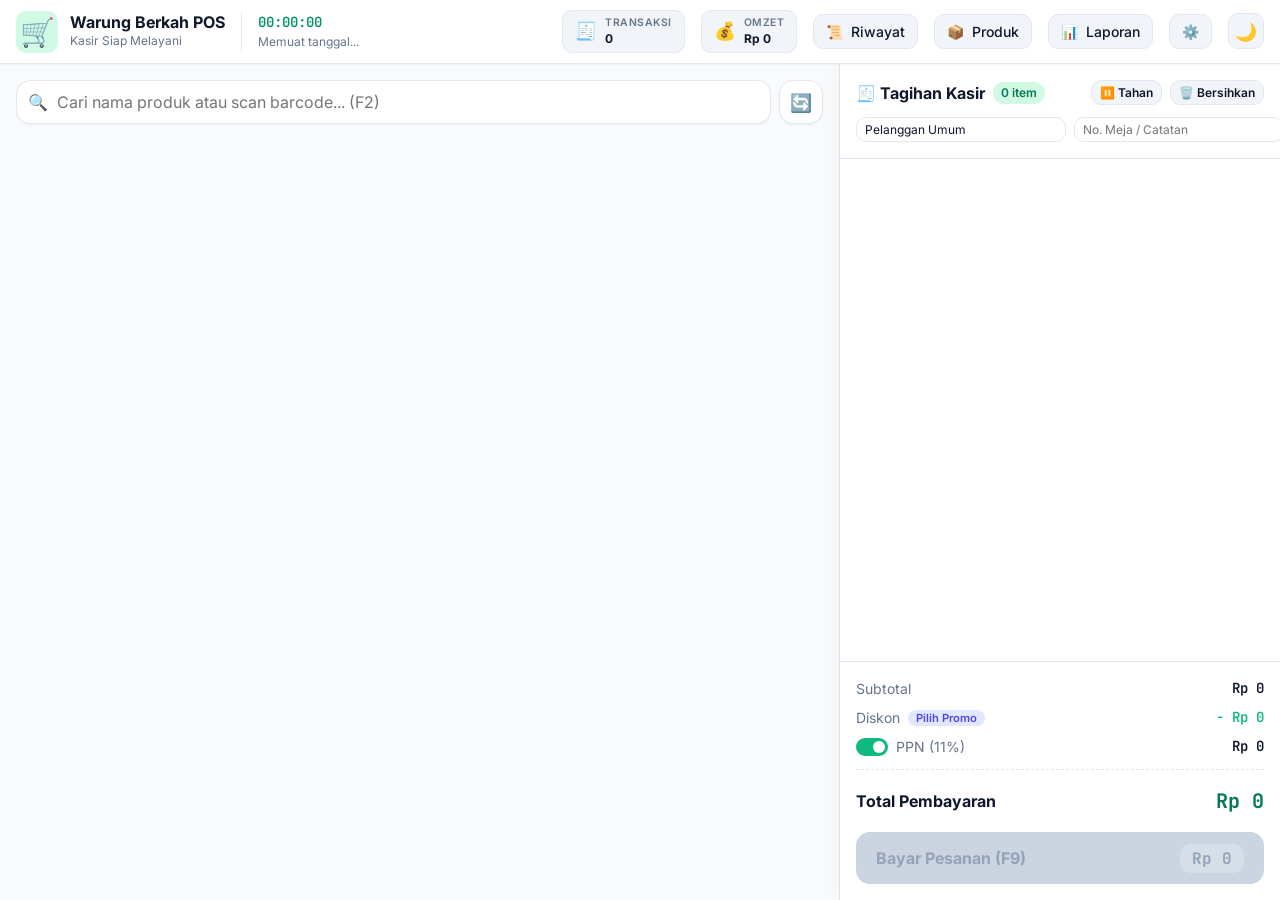
==== index.html @ 33dabe5c "feat(history): scaffold sales history modal markup in index.html" ====
<!DOCTYPE html>
<html lang="id">
<head>
  <meta charset="UTF-8">
  <meta name="viewport" content="width=device-width, initial-scale=1.0">
  <title>Kasir Pintar POS - Point of Sale Modern</title>

  <!-- Google Fonts -->
  <link rel="preconnect" href="https://fonts.googleapis.com">
  <link rel="preconnect" href="https://fonts.gstatic.com" crossorigin>
  <link href="https://fonts.googleapis.com/css2?family=Inter:wght@400;500;600;700&family=JetBrains+Mono:wght@400;500&display=swap" rel="stylesheet">

  <!-- Modular Stylesheets -->
  <link rel="stylesheet" href="css/variables.css">
  <link rel="stylesheet" href="css/base.css">
  <link rel="stylesheet" href="css/layout.css">
  <link rel="stylesheet" href="css/header.css">
  <link rel="stylesheet" href="css/catalog.css">
  <link rel="stylesheet" href="css/cart.css">
  <link rel="stylesheet" href="css/payment.css">
  <link rel="stylesheet" href="css/receipt.css">
  <link rel="stylesheet" href="css/modal.css">
  <link rel="stylesheet" href="css/history.css">
  <link rel="stylesheet" href="css/inventory.css">
  <link rel="stylesheet" href="css/analytics.css">
  <link rel="stylesheet" href="css/toast.css">
  <link rel="stylesheet" href="css/theme.css">
  <link rel="stylesheet" href="css/print.css" media="print">
</head>
<body>
  <div class="app-wrapper">
    <!-- Header Navigation -->
    <header id="app-header" class="app-header">
      <div class="header-left">
        <div class="store-badge">
          <span class="store-icon">🛒</span>
          <div class="store-info">
            <h1 class="store-name" id="header-store-name">Warung Berkah POS</h1>
            <span class="store-tagline" id="header-store-tagline">Kasir Siap Melayani</span>
          </div>
        </div>
        <div class="date-time-widget">
          <span id="live-clock" class="live-clock">00:00:00</span>
          <span id="live-date" class="live-date">Memuat tanggal...</span>
        </div>
      </div>

      <div class="header-right">
        <!-- Statistik Kilat Hari Ini -->
        <div class="header-stat-chip" title="Total Transaksi Hari Ini">
          <span class="stat-icon">🧾</span>
          <div class="stat-meta">
            <span class="stat-label">Transaksi</span>
            <span id="stat-today-count" class="stat-value">0</span>
          </div>
        </div>
        <div class="header-stat-chip" title="Total Omzet Hari Ini">
          <span class="stat-icon">💰</span>
          <div class="stat-meta">
            <span class="stat-label">Omzet</span>
            <span id="stat-today-revenue" class="stat-value">Rp 0</span>
          </div>
        </div>

        <!-- Tombol Aksi Header -->
        <button id="btn-open-history" class="header-btn" title="Riwayat Transaksi (F8)">
          <span class="btn-icon">📜</span> Riwayat
        </button>
        <button id="btn-open-inventory" class="header-btn" title="Kelola Produk & Stok">
          <span class="btn-icon">📦</span> Produk
        </button>
        <button id="btn-open-analytics" class="header-btn" title="Laporan & Ringkasan">
          <span class="btn-icon">📊</span> Laporan
        </button>
        <button id="btn-open-settings" class="header-btn" title="Pengaturan Toko">
          <span class="btn-icon">⚙️</span>
        </button>
        <button id="btn-toggle-theme" class="header-btn theme-toggle" title="Ganti Mode Gelap/Terang">
          <span id="theme-icon">🌙</span>
        </button>
      </div>
    </header>

    <!-- Main POS Workspace -->
    <main class="main-content">
      <!-- Sisi Kiri: Katalog & Produk -->
      <section id="catalog-section" class="catalog-section">
        <!-- Bilah Pencarian & Barcode -->
        <div class="catalog-toolbar">
          <div class="search-box">
            <span class="search-icon">🔍</span>
            <input type="text" id="search-input" placeholder="Cari nama produk atau scan barcode... (F2)" autocomplete="off">
            <button id="btn-clear-search" class="clear-search-btn" title="Hapus pencarian">&times;</button>
          </div>
          <button id="btn-refresh-catalog" class="catalog-action-btn" title="Muat Ulang Katalog">
            🔄
          </button>
        </div>

        <!-- Filter Tab Kategori -->
        <div class="categories-bar" id="categories-bar"></div>

        <!-- Grid Kartu Produk -->
        <div class="products-grid-container">
          <div class="products-grid" id="products-grid"></div>
        </div>
      </section>

      <!-- Sisi Kanan: Keranjang & Tagihan -->
      <section id="cart-section" class="cart-section">
        <!-- Header Keranjang & Data Pelanggan -->
        <div class="cart-header">
          <div class="cart-header-top">
            <h2 class="cart-title">
              <span>🧾 Tagihan Kasir</span>
              <span id="cart-item-count-badge" class="cart-badge">0 item</span>
            </h2>
            <div class="cart-header-actions">
              <button id="btn-hold-cart" class="cart-tool-btn" title="Tahan / Simpan Nota Sementara (F4)">
                ⏸️ Tahan
              </button>
              <button id="btn-clear-cart" class="cart-tool-btn text-danger" title="Kosongkan Keranjang">
                🗑️ Bersihkan
              </button>
            </div>
          </div>

          <div class="customer-info-box">
            <input type="text" id="customer-name-input" placeholder="Nama Pelanggan (opsional)" value="Pelanggan Umum">
            <input type="text" id="customer-table-input" placeholder="No. Meja / Catatan">
          </div>
        </div>

        <!-- Daftar Item Belanja (Scrollable) -->
        <div class="cart-items-wrapper">
          <div id="cart-items-list" class="cart-items-list"></div>
        </div>

        <!-- Footer Ringkasan Pembayaran & Tombol Bayar -->
        <div class="cart-footer">
          <div class="calculation-row">
            <span class="calc-label">Subtotal</span>
            <span id="cart-subtotal" class="calc-value">Rp 0</span>
          </div>

          <div class="calculation-row discount-row">
            <div class="discount-label-wrap">
              <span class="calc-label">Diskon</span>
              <button id="btn-edit-discount" class="pill-action-btn">Pilih Promo</button>
            </div>
            <span id="cart-discount" class="calc-value text-success">- Rp 0</span>
          </div>

          <div class="calculation-row">
            <div class="tax-label-wrap">
              <label class="toggle-switch">
                <input type="checkbox" id="tax-toggle" checked>
                <span class="slider"></span>
              </label>
              <span class="calc-label">PPN (11%)</span>
            </div>
            <span id="cart-tax" class="calc-value">Rp 0</span>
          </div>

          <div class="divider-dashed"></div>

          <div class="calculation-row grand-total-row">
            <span class="grand-label">Total Pembayaran</span>
            <span id="cart-grand-total" class="grand-value">Rp 0</span>
          </div>

          <button id="btn-open-payment" class="btn-checkout" disabled>
            <span class="btn-checkout-label">Bayar Pesanan (F9)</span>
            <span id="btn-checkout-total" class="btn-checkout-price">Rp 0</span>
          </button>
        </div>
      </section>
    </main>
  </div>

  <!-- Container Notifikasi Toast -->
  <div id="toast-container" class="toast-container" aria-live="polite"></div>

  <!-- Container Modal Popups -->
  <div id="modal-container">
    <!-- Modal Riwayat Penjualan (Transaction History) -->
    <div id="modal-history" class="pos-modal-backdrop" style="display: none;">
      <div class="pos-modal-window history-modal-window">
        <div class="pos-modal-header">
          <h3 class="pos-modal-title">📜 Riwayat Transaksi Penjualan</h3>
          <button class="modal-close-btn" data-close-modal>&times;</button>
        </div>
        <div class="pos-modal-body">
          <div class="history-toolbar">
            <input type="text" id="history-search-input" placeholder="Cari ID transaksi atau nama pelanggan...">
            <button id="btn-export-csv" class="cart-tool-btn">📥 Ekspor CSV</button>
          </div>
          <div class="history-table-wrapper">
            <table class="history-table">
              <thead>
                <tr>
                  <th>ID Transaksi</th>
                  <th>Waktu</th>
                  <th>Pelanggan</th>
                  <th>Total</th>
                  <th>Metode</th>
                  <th>Aksi</th>
                </tr>
              </thead>
              <tbody id="history-table-body"></tbody>
            </table>
          </div>
        </div>
      </div>
    </div>

    <!-- Modal Struk Belanja Kasir (Thermal Receipt) -->
    <div id="modal-receipt" class="pos-modal-backdrop" style="display: none;">
      <div class="pos-modal-window receipt-modal-window">
        <div class="pos-modal-header">
          <h3 class="pos-modal-title">🧾 Struk Belanja Pelanggan</h3>
          <button class="modal-close-btn" data-close-modal>&times;</button>
        </div>
        <div class="pos-modal-body">
          <div id="thermal-receipt-paper" class="thermal-receipt-paper"></div>
        </div>
        <div class="pos-modal-footer">
          <button id="btn-download-receipt-txt" class="cart-tool-btn">💾 Unduh Teks</button>
          <button id="btn-print-receipt" class="btn-checkout-finish">🖨️ Cetak Struk (Print)</button>
        </div>
      </div>
    </div>

    <!-- Modal Pembayaran (Payment Gateway) -->
    <div id="modal-payment" class="pos-modal-backdrop" style="display: none;">
      <div class="pos-modal-window payment-modal-window">
        <div class="pos-modal-header">
          <h3 class="pos-modal-title">💳 Selesaikan Pembayaran</h3>
          <button class="modal-close-btn" data-close-modal>&times;</button>
        </div>
        <div class="pos-modal-body">
          <div class="payment-bill-summary">
            <span class="pay-sum-label">Total Tagihan:</span>
            <span id="pay-sum-total" class="pay-sum-amount">Rp 0</span>
          </div>

          <!-- Pilihan Metode Pembayaran -->
          <div class="payment-methods-grid" id="payment-methods-grid"></div>

          <!-- Panel Detail Metode (Tunai / QRIS / Kartu) -->
          <div class="payment-channel-panel" id="payment-channel-panel"></div>
        </div>
        <div class="pos-modal-footer">
          <button class="cart-tool-btn" data-close-modal>Batal</button>
          <button id="btn-submit-payment" class="btn-checkout-finish" disabled>
            Selesaikan & Cetak Struk
          </button>
        </div>
      </div>
    </div>

    <!-- Modal Pesanan Ditahan (Hold Orders) -->
    <div id="modal-held-orders" class="pos-modal-backdrop" style="display: none;">
      <div class="pos-modal-window">
        <div class="pos-modal-header">
          <h3 class="pos-modal-title">⏸️ Daftar Pesanan Ditahan</h3>
          <button class="modal-close-btn" data-close-modal>&times;</button>
        </div>
        <div class="pos-modal-body">
          <div id="held-orders-list" class="held-orders-list"></div>
        </div>
      </div>
    </div>
  </div>

  <!-- Core Scripts -->
  <script type="module" src="js/app.js"></script>
</body>
</html>
---- css/variables.css ----
/* ==========================================================================
   CSS Custom Properties (Design Tokens)
   Semua variabel warna, ukuran font, spasi, dan bayangan didefinisikan di sini.
   ========================================================================== */

:root {
  /* Palet Warna Primer (Emerald POS Modern) */
  --color-primary: #10b981;
  --color-primary-hover: #059669;
  --color-primary-light: #d1fae5;
  --color-primary-dark: #047857;

  /* Warna Aksen & Sekunder */
  --color-secondary: #6366f1;
  --color-secondary-hover: #4f46e5;
  --color-secondary-light: #e0e7ff;

  /* Warna Status */
  --color-success: #10b981;
  --color-warning: #f59e0b;
  --color-danger: #ef4444;
  --color-info: #3b82f6;

  /* Warna Netral & Permukaan (Light Mode) */
  --bg-app: #f8fafc;
  --bg-surface: #ffffff;
  --bg-surface-secondary: #f1f5f9;
  --bg-hover: #e2e8f0;
  --border-color: #e2e8f0;
  --border-color-focus: #10b981;

  /* Warna Teks */
  --text-main: #0f172a;
  --text-muted: #64748b;
  --text-inverse: #ffffff;
  --text-accent: #059669;

  /* Tipografi */
  --font-sans: 'Inter', -apple-system, BlinkMacSystemFont, 'Segoe UI', Roboto, Helvetica, Arial, sans-serif;
  --font-mono: 'JetBrains Mono', 'Fira Code', 'Courier New', monospace;

  --text-xs: 0.75rem;    /* 12px */
  --text-sm: 0.875rem;   /* 14px */
  --text-base: 1rem;     /* 16px */
  --text-lg: 1.125rem;   /* 18px */
  --text-xl: 1.25rem;    /* 20px */
  --text-2xl: 1.5rem;    /* 24px */
  --text-3xl: 1.875rem;  /* 30px */

  /* Spasi (Spacing Scale) */
  --space-1: 0.25rem;  /* 4px */
  --space-2: 0.5rem;   /* 8px */
  --space-3: 0.75rem;  /* 12px */
  --space-4: 1rem;     /* 16px */
  --space-5: 1.25rem;  /* 20px */
  --space-6: 1.5rem;   /* 24px */
  --space-8: 2rem;     /* 32px */

  /* Radius Sudut (Border Radius) */
  --radius-sm: 6px;
  --radius-md: 10px;
  --radius-lg: 14px;
  --radius-xl: 20px;
  --radius-full: 9999px;

  /* Bayangan (Box Shadows) */
  --shadow-sm: 0 1px 2px 0 rgb(0 0 0 / 0.05);
  --shadow-md: 0 4px 6px -1px rgb(0 0 0 / 0.08), 0 2px 4px -2px rgb(0 0 0 / 0.06);
  --shadow-lg: 0 10px 15px -3px rgb(0 0 0 / 0.1), 0 4px 6px -4px rgb(0 0 0 / 0.08);
  --shadow-xl: 0 20px 25px -5px rgb(0 0 0 / 0.12), 0 8px 10px -6px rgb(0 0 0 / 0.08);

  /* Transisi & Durasi */
  --transition-fast: 150ms cubic-bezier(0.4, 0, 0.2, 1);
  --transition-normal: 250ms cubic-bezier(0.4, 0, 0.2, 1);

  /* Z-Index Hierarchy */
  --z-header: 50;
  --z-dropdown: 100;
  --z-modal-backdrop: 200;
  --z-modal: 210;
  --z-toast: 300;
}
---- css/base.css ----
/* ==========================================================================
   CSS Reset & Base Typography
   ========================================================================== */

*, *::before, *::after {
  box-sizing: border-box;
  margin: 0;
  padding: 0;
}

html, body {
  height: 100%;
  font-family: var(--font-sans);
  font-size: 16px;
  color: var(--text-main);
  background-color: var(--bg-app);
  line-height: 1.5;
  -webkit-font-smoothing: antialiased;
  -moz-osx-font-smoothing: grayscale;
  overflow: hidden;
}

button {
  font-family: inherit;
  font-size: inherit;
  cursor: pointer;
  border: none;
  background: none;
  transition: all var(--transition-fast);
}

button:focus-visible, input:focus-visible, select:focus-visible {
  outline: 2px solid var(--border-color-focus);
  outline-offset: 2px;
}

input, select, textarea {
  font-family: inherit;
  font-size: var(--text-sm);
  color: inherit;
  background-color: var(--bg-surface);
  border: 1px solid var(--border-color);
  border-radius: var(--radius-md);
  padding: var(--space-2) var(--space-3);
  transition: border-color var(--transition-fast), box-shadow var(--transition-fast);
}

input:focus, select:focus, textarea:focus {
  border-color: var(--border-color-focus);
  box-shadow: 0 0 0 3px rgba(16, 185, 129, 0.15);
}

/* Custom Scrollbar */
::-webkit-scrollbar {
  width: 6px;
  height: 6px;
}

::-webkit-scrollbar-track {
  background: transparent;
}

::-webkit-scrollbar-thumb {
  background: var(--border-color);
  border-radius: var(--radius-full);
}

::-webkit-scrollbar-thumb:hover {
  background: var(--text-muted);
}
---- css/layout.css ----
/* ==========================================================================
   App Layout Grid (Two-column Cashier Workspace)
   ========================================================================== */

.app-wrapper {
  display: flex;
  flex-direction: column;
  height: 100vh;
  width: 100vw;
  overflow: hidden;
}

.main-content {
  display: grid;
  grid-template-columns: 1fr 440px;
  flex: 1;
  overflow: hidden;
  height: calc(100vh - 64px);
}

/* Left Section: Catalog Area */
.catalog-section {
  display: flex;
  flex-direction: column;
  background-color: var(--bg-app);
  overflow: hidden;
  border-right: 1px solid var(--border-color);
  padding: var(--space-4);
  gap: var(--space-4);
}

/* Right Section: Cart & Billing Area */
.cart-section {
  display: flex;
  flex-direction: column;
  background-color: var(--bg-surface);
  overflow: hidden;
  box-shadow: -4px 0 15px rgba(0, 0, 0, 0.03);
}

/* Responsive breakpoint for smaller screens / tablets */
@media (max-width: 992px) {
  .main-content {
    grid-template-columns: 1fr;
    height: auto;
    overflow-y: auto;
  }

  html, body {
    overflow: auto;
  }

  .catalog-section {
    border-right: none;
    border-bottom: 1px solid var(--border-color);
  }

  .cart-section {
    min-height: 500px;
  }
}
---- css/header.css ----
/* ==========================================================================
   Header Navigation Bar Styles
   ========================================================================== */

.app-header {
  height: 64px;
  background-color: var(--bg-surface);
  border-bottom: 1px solid var(--border-color);
  display: flex;
  align-items: center;
  justify-content: space-between;
  padding: 0 var(--space-4);
  z-index: var(--z-header);
  box-shadow: var(--shadow-sm);
}

.header-left, .header-right {
  display: flex;
  align-items: center;
  gap: var(--space-4);
}

.store-badge {
  display: flex;
  align-items: center;
  gap: var(--space-3);
}

.store-icon {
  font-size: 1.75rem;
  background-color: var(--color-primary-light);
  width: 42px;
  height: 42px;
  display: flex;
  align-items: center;
  justify-content: center;
  border-radius: var(--radius-md);
}

.store-info {
  display: flex;
  flex-direction: column;
}

.store-name {
  font-size: var(--text-base);
  font-weight: 700;
  color: var(--text-main);
  line-height: 1.2;
}

.store-tagline {
  font-size: var(--text-xs);
  color: var(--text-muted);
}

.date-time-widget {
  display: flex;
  flex-direction: column;
  padding-left: var(--space-4);
  border-left: 1px solid var(--border-color);
}

.live-clock {
  font-family: var(--font-mono);
  font-size: var(--text-sm);
  font-weight: 600;
  color: var(--text-accent);
}

.live-date {
  font-size: var(--text-xs);
  color: var(--text-muted);
}

/* Stat Chips in Header */
.header-stat-chip {
  display: flex;
  align-items: center;
  gap: var(--space-2);
  background-color: var(--bg-surface-secondary);
  padding: var(--space-1) var(--space-3);
  border-radius: var(--radius-md);
  border: 1px solid var(--border-color);
}

.stat-icon {
  font-size: 1.1rem;
}

.stat-meta {
  display: flex;
  flex-direction: column;
}

.stat-label {
  font-size: 0.65rem;
  text-transform: uppercase;
  color: var(--text-muted);
  font-weight: 600;
  letter-spacing: 0.5px;
}

.stat-value {
  font-size: var(--text-xs);
  font-weight: 700;
  color: var(--text-main);
}

/* Header Buttons */
.header-btn {
  display: inline-flex;
  align-items: center;
  gap: var(--space-2);
  padding: var(--space-2) var(--space-3);
  background-color: var(--bg-surface-secondary);
  color: var(--text-main);
  border: 1px solid var(--border-color);
  border-radius: var(--radius-md);
  font-size: var(--text-sm);
  font-weight: 500;
}

.header-btn:hover {
  background-color: var(--bg-hover);
  border-color: var(--color-primary);
}

.theme-toggle {
  width: 36px;
  height: 36px;
  padding: 0;
  justify-content: center;
  font-size: 1.1rem;
}
---- css/catalog.css ----
/* ==========================================================================
   Catalog & Product Grid Styles
   ========================================================================== */

.catalog-toolbar {
  display: flex;
  gap: var(--space-2);
  align-items: center;
}

.search-box {
  position: relative;
  flex: 1;
  display: flex;
  align-items: center;
}

.search-icon {
  position: absolute;
  left: var(--space-3);
  font-size: 1rem;
  color: var(--text-muted);
  pointer-events: none;
}

#search-input {
  width: 100%;
  padding-left: 2.5rem;
  padding-right: 2.2rem;
  height: 44px;
  font-size: var(--text-base);
  border-radius: var(--radius-lg);
  box-shadow: var(--shadow-sm);
}

.clear-search-btn {
  position: absolute;
  right: var(--space-3);
  color: var(--text-muted);
  font-size: 1.25rem;
  display: none;
}

.clear-search-btn.active {
  display: block;
}

.catalog-action-btn {
  height: 44px;
  width: 44px;
  display: flex;
  align-items: center;
  justify-content: center;
  background-color: var(--bg-surface);
  border: 1px solid var(--border-color);
  border-radius: var(--radius-lg);
  font-size: 1.1rem;
  box-shadow: var(--shadow-sm);
}

.catalog-action-btn:hover {
  background-color: var(--bg-hover);
}

/* Category Pills Bar */
.categories-bar {
  display: flex;
  gap: var(--space-2);
  overflow-x: auto;
  padding-bottom: var(--space-1);
}

.category-pill {
  display: inline-flex;
  align-items: center;
  gap: var(--space-2);
  padding: var(--space-2) var(--space-4);
  background-color: var(--bg-surface);
  border: 1px solid var(--border-color);
  border-radius: var(--radius-full);
  font-size: var(--text-sm);
  font-weight: 500;
  color: var(--text-main);
  white-space: nowrap;
  box-shadow: var(--shadow-sm);
}

.category-pill:hover {
  background-color: var(--bg-surface-secondary);
  border-color: var(--color-primary);
}

.category-pill.active {
  background-color: var(--color-primary);
  color: var(--text-inverse);
  border-color: var(--color-primary);
  box-shadow: 0 4px 10px rgba(16, 185, 129, 0.3);
}

/* Products Grid Container */
.products-grid-container {
  flex: 1;
  overflow-y: auto;
  padding-right: var(--space-1);
}

.products-grid {
  display: grid;
  grid-template-columns: repeat(auto-fill, minmax(180px, 1fr));
  gap: var(--space-3);
}

/* Product Card Design */
.product-card {
  background-color: var(--bg-surface);
  border: 1px solid var(--border-color);
  border-radius: var(--radius-lg);
  padding: var(--space-3);
  display: flex;
  flex-direction: column;
  gap: var(--space-2);
  cursor: pointer;
  box-shadow: var(--shadow-sm);
  transition: transform var(--transition-fast), box-shadow var(--transition-fast), border-color var(--transition-fast);
  user-select: none;
}

.product-card:hover {
  transform: translateY(-2px);
  box-shadow: var(--shadow-md);
  border-color: var(--color-primary);
}

.product-card:active {
  transform: translateY(0);
}

.product-card.out-of-stock {
  opacity: 0.6;
  cursor: not-allowed;
  filter: grayscale(0.4);
}

.product-icon-wrap {
  position: relative;
  height: 80px;
  background-color: var(--bg-surface-secondary);
  border-radius: var(--radius-md);
  display: flex;
  align-items: center;
  justify-content: center;
}

.product-icon {
  font-size: 2.5rem;
}

.product-body {
  display: flex;
  flex-direction: column;
  gap: var(--space-1);
}

.product-name {
  font-size: var(--text-sm);
  font-weight: 600;
  color: var(--text-main);
  line-height: 1.3;
  display: -webkit-box;
  -webkit-line-clamp: 2;
  -webkit-box-orient: vertical;
  overflow: hidden;
  min-height: 2.6em;
}

.product-barcode {
  font-family: var(--font-mono);
  font-size: var(--text-xs);
  color: var(--text-muted);
}

.product-footer {
  display: flex;
  align-items: center;
  justify-content: space-between;
  margin-top: var(--space-2);
}

.product-price {
  font-size: var(--text-sm);
  font-weight: 700;
  color: var(--color-primary-dark);
}

.btn-add-product {
  width: 32px;
  height: 32px;
  border-radius: var(--radius-md);
  background-color: var(--color-primary-light);
  color: var(--color-primary-dark);
  font-size: 1.25rem;
  font-weight: 700;
  display: flex;
  align-items: center;
  justify-content: center;
  line-height: 1;
}

.product-card:hover .btn-add-product {
  background-color: var(--color-primary);
  color: var(--text-inverse);
}
---- css/cart.css ----
/* ==========================================================================
   Cart & Billing Panel Styles
   ========================================================================== */

.cart-header {
  padding: var(--space-4);
  border-bottom: 1px solid var(--border-color);
  background-color: var(--bg-surface);
  display: flex;
  flex-direction: column;
  gap: var(--space-3);
}

.cart-header-top {
  display: flex;
  justify-content: space-between;
  align-items: center;
}

.cart-title {
  font-size: var(--text-base);
  font-weight: 700;
  display: flex;
  align-items: center;
  gap: var(--space-2);
}

.cart-badge {
  font-size: var(--text-xs);
  background-color: var(--color-primary-light);
  color: var(--color-primary-dark);
  padding: 2px var(--space-2);
  border-radius: var(--radius-full);
  font-weight: 600;
}

.cart-header-actions {
  display: flex;
  gap: var(--space-2);
}

.cart-tool-btn {
  font-size: var(--text-xs);
  font-weight: 600;
  padding: var(--space-1) var(--space-2);
  border-radius: var(--radius-md);
  border: 1px solid var(--border-color);
  background-color: var(--bg-surface-secondary);
  color: var(--text-main);
}

.cart-tool-btn:hover {
  background-color: var(--bg-hover);
}

.cart-tool-btn.text-danger:hover {
  background-color: #fee2e2;
  border-color: #f87171;
  color: #b91c1c;
}

.customer-info-box {
  display: grid;
  grid-template-columns: 1.4fr 1fr;
  gap: var(--space-2);
}

.customer-info-box input {
  padding: var(--space-1) var(--space-2);
  font-size: var(--text-xs);
}

/* Cart Items Scroll Area */
.cart-items-wrapper {
  flex: 1;
  overflow-y: auto;
  padding: var(--space-3) var(--space-4);
}

.cart-items-list {
  display: flex;
  flex-direction: column;
  gap: var(--space-3);
}

.empty-cart-state {
  display: flex;
  flex-direction: column;
  align-items: center;
  justify-content: center;
  height: 250px;
  text-align: center;
  color: var(--text-muted);
}

.empty-cart-icon {
  font-size: 3rem;
  margin-bottom: var(--space-2);
  opacity: 0.7;
}

.empty-cart-text {
  font-size: var(--text-sm);
  font-weight: 500;
}

/* Cart Item Rows */
.cart-item-row {
  display: flex;
  align-items: center;
  justify-content: space-between;
  padding: var(--space-3);
  background-color: var(--bg-surface-secondary);
  border-radius: var(--radius-md);
  border: 1px solid var(--border-color);
  gap: var(--space-2);
  transition: background-color var(--transition-fast);
}

.cart-item-row:hover {
  background-color: var(--bg-hover);
}

.cart-item-info {
  display: flex;
  align-items: center;
  gap: var(--space-2);
  flex: 1;
  min-width: 0;
}

.cart-item-icon {
  font-size: 1.5rem;
  background-color: var(--bg-surface);
  width: 38px;
  height: 38px;
  display: flex;
  align-items: center;
  justify-content: center;
  border-radius: var(--radius-md);
  flex-shrink: 0;
}

.cart-item-meta {
  display: flex;
  flex-direction: column;
  min-width: 0;
}

.cart-item-title {
  font-size: var(--text-xs);
  font-weight: 600;
  color: var(--text-main);
  white-space: nowrap;
  overflow: hidden;
  text-overflow: ellipsis;
}

.cart-item-single-price {
  font-size: 0.7rem;
  color: var(--text-muted);
}

.cart-item-actions {
  display: flex;
  align-items: center;
  gap: var(--space-3);
  flex-shrink: 0;
}

/* Stepper Quantity */
.qty-stepper {
  display: flex;
  align-items: center;
  background-color: var(--bg-surface);
  border: 1px solid var(--border-color);
  border-radius: var(--radius-md);
  overflow: hidden;
}

.qty-stepper button {
  width: 26px;
  height: 26px;
  display: flex;
  align-items: center;
  justify-content: center;
  font-weight: 700;
  font-size: var(--text-sm);
  color: var(--text-main);
}

.qty-stepper button:hover {
  background-color: var(--bg-surface-secondary);
}

.qty-display {
  width: 28px;
  text-align: center;
  font-size: var(--text-xs);
  font-weight: 700;
  font-family: var(--font-mono);
}

.cart-item-subtotal {
  font-family: var(--font-mono);
  font-size: var(--text-xs);
  font-weight: 700;
  color: var(--text-main);
  min-width: 75px;
  text-align: right;
}

.btn-remove-item {
  color: var(--text-muted);
  font-size: 1.25rem;
  line-height: 1;
  padding: 0 var(--space-1);
}

.btn-remove-item:hover {
  color: var(--color-danger);
}

/* Cart Footer & Financial Calculations */
.cart-footer {
  padding: var(--space-4);
  border-top: 1px solid var(--border-color);
  background-color: var(--bg-surface);
  display: flex;
  flex-direction: column;
  gap: var(--space-2);
}

.calculation-row {
  display: flex;
  justify-content: space-between;
  align-items: center;
  font-size: var(--text-sm);
}

.calc-label {
  color: var(--text-muted);
}

.calc-value {
  font-family: var(--font-mono);
  font-weight: 600;
  color: var(--text-main);
}

.text-success {
  color: var(--color-success) !important;
}

.discount-label-wrap, .tax-label-wrap {
  display: flex;
  align-items: center;
  gap: var(--space-2);
}

.pill-action-btn {
  font-size: 0.7rem;
  background-color: var(--color-secondary-light);
  color: var(--color-secondary-hover);
  padding: 1px var(--space-2);
  border-radius: var(--radius-full);
  font-weight: 600;
}

.pill-action-btn:hover {
  background-color: #c7d2fe;
}

/* Toggle Switch */
.toggle-switch {
  position: relative;
  display: inline-block;
  width: 32px;
  height: 18px;
}

.toggle-switch input {
  opacity: 0;
  width: 0;
  height: 0;
}

.slider {
  position: absolute;
  cursor: pointer;
  top: 0; left: 0; right: 0; bottom: 0;
  background-color: #cbd5e1;
  transition: .3s;
  border-radius: 34px;
}

.slider:before {
  position: absolute;
  content: "";
  height: 12px;
  width: 12px;
  left: 3px;
  bottom: 3px;
  background-color: white;
  transition: .3s;
  border-radius: 50%;
}

input:checked + .slider {
  background-color: var(--color-primary);
}

input:checked + .slider:before {
  transform: translateX(14px);
}

.divider-dashed {
  border-top: 1px dashed var(--border-color);
  margin: var(--space-1) 0;
}

.grand-total-row {
  margin-top: var(--space-1);
}

.grand-label {
  font-size: var(--text-base);
  font-weight: 700;
  color: var(--text-main);
}

.grand-value {
  font-family: var(--font-mono);
  font-size: var(--text-xl);
  font-weight: 700;
  color: var(--color-primary-dark);
}

/* Big Checkout Button */
.btn-checkout {
  margin-top: var(--space-2);
  width: 100%;
  height: 52px;
  background-color: var(--color-primary);
  color: var(--text-inverse);
  border-radius: var(--radius-lg);
  display: flex;
  align-items: center;
  justify-content: space-between;
  padding: 0 var(--space-5);
  font-size: var(--text-base);
  font-weight: 700;
  box-shadow: 0 4px 14px rgba(16, 185, 129, 0.4);
  transition: all var(--transition-fast);
}

.btn-checkout:hover:not(:disabled) {
  background-color: var(--color-primary-hover);
  transform: translateY(-1px);
}

.btn-checkout:disabled {
  background-color: #cbd5e1;
  color: #94a3b8;
  cursor: not-allowed;
  box-shadow: none;
}

.btn-checkout-price {
  font-family: var(--font-mono);
  background-color: rgba(255, 255, 255, 0.2);
  padding: 4px var(--space-3);
  border-radius: var(--radius-md);
}
---- css/payment.css ----
/* ==========================================================================
   Payment Modal Styles
   ========================================================================== */

.payment-modal-window {
  max-width: 520px;
}

.payment-bill-summary {
  background-color: var(--color-primary-light);
  border: 1px solid var(--color-primary);
  border-radius: var(--radius-lg);
  padding: var(--space-4);
  display: flex;
  justify-content: space-between;
  align-items: center;
  margin-bottom: var(--space-4);
}

.pay-sum-label {
  font-size: var(--text-sm);
  font-weight: 600;
  color: var(--color-primary-dark);
}

.pay-sum-amount {
  font-family: var(--font-mono);
  font-size: var(--text-2xl);
  font-weight: 800;
  color: var(--color-primary-dark);
}

/* Payment Methods Grid */
.payment-methods-grid {
  display: grid;
  grid-template-columns: repeat(4, 1fr);
  gap: var(--space-2);
  margin-bottom: var(--space-4);
}

.pay-method-btn {
  display: flex;
  flex-direction: column;
  align-items: center;
  justify-content: center;
  padding: var(--space-3) var(--space-2);
  background-color: var(--bg-surface-secondary);
  border: 2px solid var(--border-color);
  border-radius: var(--radius-md);
  font-size: var(--text-xs);
  font-weight: 600;
  color: var(--text-main);
  gap: var(--space-1);
}

.pay-method-btn:hover {
  border-color: var(--color-primary);
}

.pay-method-btn.active {
  background-color: var(--bg-surface);
  border-color: var(--color-primary);
  color: var(--color-primary-dark);
  box-shadow: 0 4px 10px rgba(16, 185, 129, 0.2);
}

.pay-method-icon {
  font-size: 1.5rem;
}

/* Finish Button */
.btn-checkout-finish {
  background-color: var(--color-primary);
  color: var(--text-inverse);
  padding: var(--space-2) var(--space-5);
  border-radius: var(--radius-md);
  font-size: var(--text-sm);
  font-weight: 700;
  box-shadow: var(--shadow-sm);
}

.btn-checkout-finish:hover:not(:disabled) {
  background-color: var(--color-primary-hover);
}

.btn-checkout-finish:disabled {
  background-color: #cbd5e1;
  color: #94a3b8;
  cursor: not-allowed;
}
---- css/modal.css ----
/* ==========================================================================
   General Modal System Styles
   ========================================================================== */

.pos-modal-backdrop {
  position: fixed;
  top: 0;
  left: 0;
  width: 100vw;
  height: 100vh;
  background-color: rgba(15, 23, 42, 0.6);
  backdrop-filter: blur(4px);
  z-index: var(--z-modal-backdrop);
  display: flex;
  align-items: center;
  justify-content: center;
  padding: var(--space-4);
  animation: fadeIn 200ms ease;
}

.pos-modal-window {
  background-color: var(--bg-surface);
  border-radius: var(--radius-xl);
  box-shadow: var(--shadow-xl);
  width: 100%;
  max-width: 580px;
  max-height: 90vh;
  display: flex;
  flex-direction: column;
  overflow: hidden;
  border: 1px solid var(--border-color);
  animation: slideUp 250ms cubic-bezier(0.16, 1, 0.3, 1);
}

.pos-modal-header {
  padding: var(--space-4) var(--space-5);
  border-bottom: 1px solid var(--border-color);
  display: flex;
  align-items: center;
  justify-content: space-between;
}

.pos-modal-title {
  font-size: var(--text-lg);
  font-weight: 700;
  color: var(--text-main);
  display: flex;
  align-items: center;
  gap: var(--space-2);
}

.modal-close-btn {
  font-size: 1.5rem;
  color: var(--text-muted);
  line-height: 1;
  padding: var(--space-1);
}

.modal-close-btn:hover {
  color: var(--text-main);
}

.pos-modal-body {
  padding: var(--space-5);
  overflow-y: auto;
  flex: 1;
}

.pos-modal-footer {
  padding: var(--space-4) var(--space-5);
  border-top: 1px solid var(--border-color);
  background-color: var(--bg-surface-secondary);
  display: flex;
  justify-content: flex-end;
  gap: var(--space-2);
}

/* Animations */
@keyframes fadeIn {
  from { opacity: 0; }
  to { opacity: 1; }
}

@keyframes slideUp {
  from { transform: translateY(20px) scale(0.98); opacity: 0; }
  to { transform: translateY(0) scale(1); opacity: 1; }
}

/* Held Orders Specific List */
.held-order-card {
  display: flex;
  align-items: center;
  justify-content: space-between;
  padding: var(--space-3) var(--space-4);
  background-color: var(--bg-surface-secondary);
  border: 1px solid var(--border-color);
  border-radius: var(--radius-lg);
  margin-bottom: var(--space-3);
}

.held-meta-title {
  font-weight: 700;
  font-size: var(--text-sm);
  color: var(--text-main);
}

.held-meta-subtitle {
  font-size: var(--text-xs);
  color: var(--text-muted);
}

.held-actions {
  display: flex;
  gap: var(--space-2);
}
---- css/history.css ----
/* ==========================================================================
   Sales History Styles
   ========================================================================== */

.history-modal-window {
  max-width: 800px;
}

.history-toolbar {
  display: flex;
  justify-content: space-between;
  gap: var(--space-3);
  margin-bottom: var(--space-4);
}

#history-search-input {
  flex: 1;
  height: 40px;
}

.history-table-wrapper {
  overflow-x: auto;
  border: 1px solid var(--border-color);
  border-radius: var(--radius-md);
}

.history-table {
  width: 100%;
  border-collapse: collapse;
  font-size: var(--text-xs);
  text-align: left;
}

.history-table th {
  background-color: var(--bg-surface-secondary);
  padding: var(--space-3);
  font-weight: 700;
  color: var(--text-muted);
  border-bottom: 1px solid var(--border-color);
}

.history-table td {
  padding: var(--space-3);
  border-bottom: 1px solid var(--border-color);
}

.history-table tr:hover {
  background-color: var(--bg-surface-secondary);
}

.trx-id-mono {
  font-family: var(--font-mono);
  font-weight: 600;
  color: var(--color-primary-dark);
}

.pay-badge {
  padding: 2px var(--space-2);
  border-radius: var(--radius-sm);
  font-weight: 700;
  text-transform: uppercase;
  font-size: 0.65rem;
}

.pay-badge-cash {
  background-color: #d1fae5;
  color: #065f46;
}

.pay-badge-qris {
  background-color: #e0e7ff;
  color: #3730a3;
}
---- css/toast.css ----
/* ==========================================================================
   Toast Notification Styles & Keyframe Animations
   ========================================================================== */

.toast-container {
  position: fixed;
  top: var(--space-5);
  right: var(--space-5);
  z-index: var(--z-toast);
  display: flex;
  flex-direction: column;
  gap: var(--space-2);
  pointer-events: none;
  max-width: 360px;
}

.toast-item {
  pointer-events: auto;
  display: flex;
  align-items: center;
  gap: var(--space-3);
  padding: var(--space-3) var(--space-4);
  background-color: var(--bg-surface);
  color: var(--text-main);
  border-radius: var(--radius-md);
  box-shadow: var(--shadow-lg);
  border-left: 4px solid var(--color-primary);
  opacity: 0;
  transform: translateX(50px);
  transition: all var(--transition-normal);
  font-size: var(--text-sm);
  font-weight: 500;
}

.toast-item.toast-show {
  opacity: 1;
  transform: translateX(0);
}

.toast-item.toast-hide {
  opacity: 0;
  transform: translateY(-20px);
}

.toast-item.toast-success {
  border-left-color: var(--color-success);
}

.toast-item.toast-danger {
  border-left-color: var(--color-danger);
}

.toast-item.toast-warning {
  border-left-color: var(--color-warning);
}

.toast-item.toast-info {
  border-left-color: var(--color-info);
}

.toast-icon {
  font-size: 1.1rem;
  flex-shrink: 0;
}

.toast-message {
  flex: 1;
}

.toast-close {
  background: none;
  border: none;
  color: var(--text-muted);
  font-size: 1.25rem;
  cursor: pointer;
  line-height: 1;
  padding: 0 var(--space-1);
}

.toast-close:hover {
  color: var(--text-main);
}
---- css/theme.css ----
/* ==========================================================================
   Dark Mode Overrides
   ========================================================================== */

html.dark-theme {
  --bg-app: #0f172a;
  --bg-surface: #1e293b;
  --bg-surface-secondary: #334155;
  --bg-hover: #475569;
  --border-color: #334155;

  --text-main: #f8fafc;
  --text-muted: #94a3b8;
  --text-accent: #34d399;

  --shadow-sm: 0 1px 2px 0 rgb(0 0 0 / 0.3);
  --shadow-md: 0 4px 6px -1px rgb(0 0 0 / 0.4);
  --shadow-lg: 0 10px 15px -3px rgb(0 0 0 / 0.5);
  --shadow-xl: 0 20px 25px -5px rgb(0 0 0 / 0.6);
}

html.dark-theme input,
html.dark-theme select,
html.dark-theme textarea {
  background-color: var(--bg-surface-secondary);
  border-color: var(--border-color);
  color: var(--text-main);
}

html.dark-theme .header-btn {
  background-color: var(--bg-surface-secondary);
  color: var(--text-main);
}
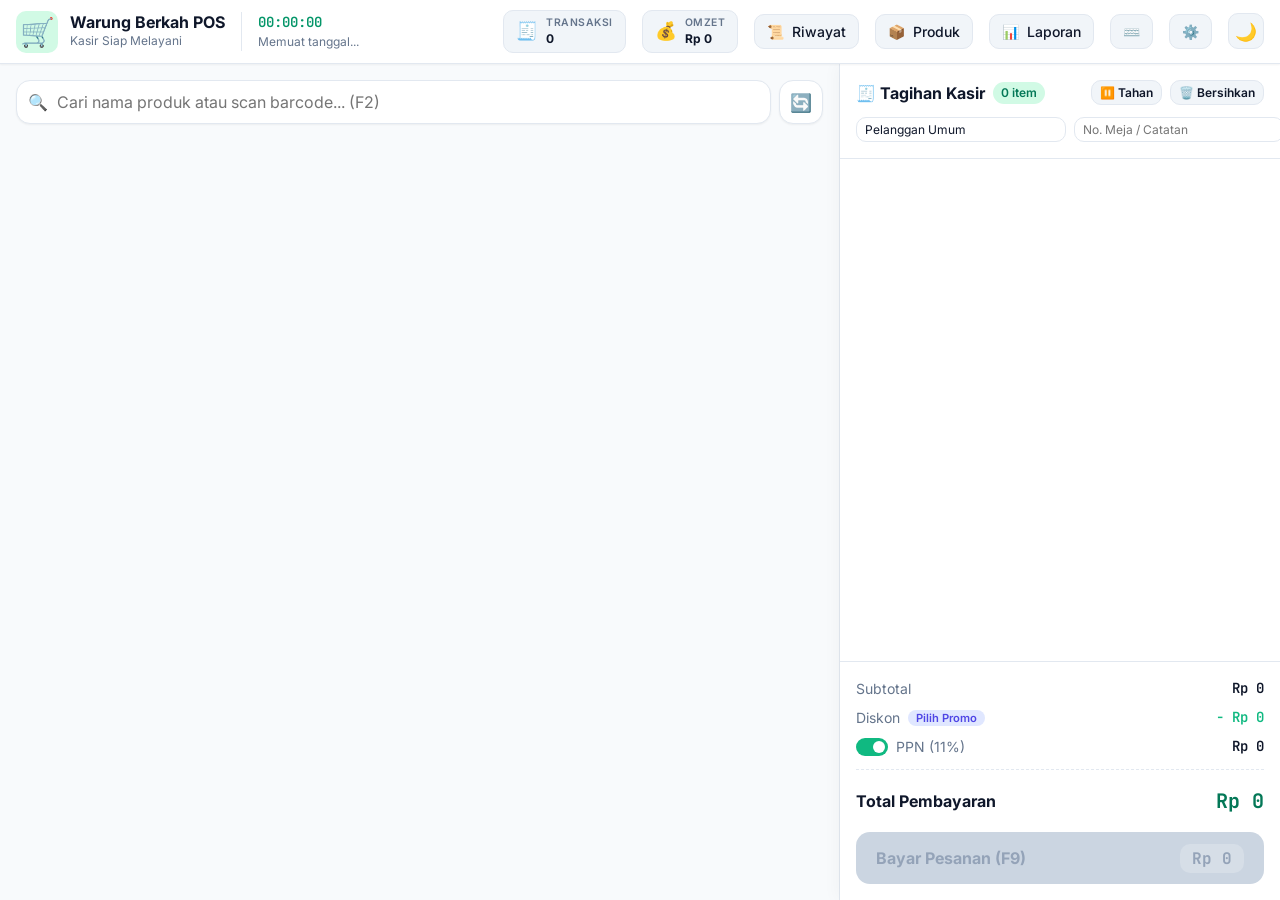
==== commit 6f913d2a: "feat(shortcuts): scaffold keyboard shortcuts modal dialog in index.html" ====
--- a/index.html
+++ b/index.html
@@ -72,6 +72,9 @@
         <button id="btn-open-analytics" class="header-btn" title="Laporan & Ringkasan">
           <span class="btn-icon">📊</span> Laporan
         </button>
+        <button id="btn-open-shortcuts" class="header-btn" title="Daftar Shortcut Keyboard">
+          <span class="btn-icon">⌨️</span>
+        </button>
         <button id="btn-open-settings" class="header-btn" title="Pengaturan Toko">
           <span class="btn-icon">⚙️</span>
         </button>
@@ -183,6 +186,129 @@
 
   <!-- Container Modal Popups -->
   <div id="modal-container">
+    <!-- Modal Pengaturan Toko (Store Settings) -->
+    <div id="modal-settings" class="pos-modal-backdrop" style="display: none;">
+      <div class="pos-modal-window" style="max-width: 500px;">
+        <div class="pos-modal-header">
+          <h3 class="pos-modal-title">⚙️ Pengaturan Toko & POS</h3>
+          <button class="modal-close-btn" data-close-modal>&times;</button>
+        </div>
+        <div class="pos-modal-body">
+          <form id="form-settings" style="display: flex; flex-direction: column; gap: var(--space-3);">
+            <div>
+              <label class="cash-label">Nama Toko:</label>
+              <input type="text" id="setting-store-name" style="width: 100%;">
+            </div>
+            <div>
+              <label class="cash-label">Alamat Toko:</label>
+              <input type="text" id="setting-store-address" style="width: 100%;">
+            </div>
+            <div>
+              <label class="cash-label">Nomor Telepon:</label>
+              <input type="text" id="setting-store-phone" style="width: 100%;">
+            </div>
+            <div>
+              <label class="cash-label">Catatan Kaki Struk (Receipt Footer):</label>
+              <input type="text" id="setting-store-footer" style="width: 100%;">
+            </div>
+            <div style="margin-top: var(--space-2); display: flex; gap: var(--space-2);">
+              <button type="submit" class="btn-checkout-finish">Simpan Perubahan</button>
+              <button type="button" id="btn-backup-json" class="cart-tool-btn">💾 Backup Data</button>
+            </div>
+          </form>
+        </div>
+      </div>
+    </div>
+
+    <!-- Modal Kelola Produk & Stok (Inventory Management) -->
+    <div id="modal-inventory" class="pos-modal-backdrop" style="display: none;">
+      <div class="pos-modal-window inventory-modal-window">
+        <div class="pos-modal-header">
+          <h3 class="pos-modal-title">📦 Kelola Produk & Stok Gudang</h3>
+          <button class="modal-close-btn" data-close-modal>&times;</button>
+        </div>
+        <div class="pos-modal-body">
+          <!-- Form Tambah Produk Baru -->
+          <form id="form-add-product" class="inventory-form">
+            <h4 style="font-size: var(--text-sm); font-weight: 700;">Tambah Produk Baru</h4>
+            <div class="form-grid">
+              <input type="text" id="inv-name" placeholder="Nama Produk (wajib)" required>
+              <select id="inv-category" required>
+                <option value="makanan">Makanan</option>
+                <option value="minuman">Minuman</option>
+                <option value="snack">Snack</option>
+                <option value="sembako">Kebutuhan Harian</option>
+              </select>
+              <input type="number" id="inv-price" placeholder="Harga Jual (Rp)" required min="500">
+              <input type="number" id="inv-stock" placeholder="Jumlah Stok Awal" required min="0">
+              <input type="text" id="inv-barcode" placeholder="Barcode / SKU">
+              <input type="text" id="inv-icon" placeholder="Emoji Ikon (cth: 🍔)" value="📦" maxlength="4">
+            </div>
+            <button type="submit" class="btn-checkout-finish" style="align-self: flex-start; margin-top: var(--space-2);">
+              + Simpan Produk
+            </button>
+          </form>
+
+          <hr style="margin: var(--space-4) 0; border: none; border-top: 1px solid var(--border-color);">
+
+          <!-- Tabel Inventaris Produk -->
+          <h4 style="font-size: var(--text-sm); font-weight: 700; margin-bottom: var(--space-2);">Daftar Semua Produk</h4>
+          <div class="history-table-wrapper">
+            <table class="history-table">
+              <thead>
+                <tr>
+                  <th>Ikon</th>
+                  <th>Nama Produk</th>
+                  <th>Kategori</th>
+                  <th>Harga</th>
+                  <th>Stok</th>
+                  <th>Aksi</th>
+                </tr>
+              </thead>
+              <tbody id="inventory-table-body"></tbody>
+            </table>
+          </div>
+        </div>
+      </div>
+    </div>
+
+    <!-- Modal Laporan & Analitik (Analytics & Reports) -->
+    <div id="modal-analytics" class="pos-modal-backdrop" style="display: none;">
+      <div class="pos-modal-window analytics-modal-window">
+        <div class="pos-modal-header">
+          <h3 class="pos-modal-title">📊 Laporan & Analitik Penjualan</h3>
+          <button class="modal-close-btn" data-close-modal>&times;</button>
+        </div>
+        <div class="pos-modal-body">
+          <div class="analytics-metrics-grid">
+            <div class="metric-card">
+              <span class="metric-icon">💵</span>
+              <span class="metric-label">Total Omzet</span>
+              <span id="metric-total-revenue" class="metric-value">Rp 0</span>
+            </div>
+            <div class="metric-card">
+              <span class="metric-icon">🧾</span>
+              <span class="metric-label">Jumlah Transaksi</span>
+              <span id="metric-total-orders" class="metric-value">0</span>
+            </div>
+            <div class="metric-card">
+              <span class="metric-icon">📈</span>
+              <span class="metric-label">Rata-rata Transaksi</span>
+              <span id="metric-avg-order" class="metric-value">Rp 0</span>
+            </div>
+            <div class="metric-card">
+              <span class="metric-icon">✨</span>
+              <span class="metric-label">Estimasi Laba Kotor</span>
+              <span id="metric-gross-profit" class="metric-value">Rp 0</span>
+            </div>
+          </div>
+
+          <h4 style="margin: var(--space-4) 0 var(--space-2) 0; font-size: var(--text-sm);">🏆 5 Produk Paling Laris</h4>
+          <div id="top-selling-products-list" class="top-products-list"></div>
+        </div>
+      </div>
+    </div>
+
     <!-- Modal Riwayat Penjualan (Transaction History) -->
     <div id="modal-history" class="pos-modal-backdrop" style="display: none;">
       <div class="pos-modal-window history-modal-window">
--- a/css/receipt.css
+++ b/css/receipt.css
@@ -0,0 +1,96 @@
+/* ==========================================================================
+   Thermal Receipt Styles (58mm / 80mm Simulation)
+   ========================================================================== */
+
+.receipt-modal-window {
+  max-width: 420px;
+}
+
+.thermal-receipt-paper {
+  background-color: #ffffff;
+  color: #000000;
+  font-family: var(--font-mono);
+  font-size: 0.8rem;
+  line-height: 1.4;
+  padding: var(--space-4);
+  border: 1px dashed #cbd5e1;
+  box-shadow: 0 4px 12px rgba(0, 0, 0, 0.05);
+  margin: 0 auto;
+  max-width: 320px;
+}
+
+.receipt-header {
+  text-align: center;
+  border-bottom: 1px dashed #000000;
+  padding-bottom: var(--space-2);
+  margin-bottom: var(--space-2);
+}
+
+.receipt-store-title {
+  font-size: 1rem;
+  font-weight: 700;
+  text-transform: uppercase;
+}
+
+.receipt-store-address, .receipt-store-phone {
+  font-size: 0.7rem;
+}
+
+.receipt-meta-grid {
+  display: flex;
+  flex-direction: column;
+  gap: 2px;
+  font-size: 0.75rem;
+  border-bottom: 1px dashed #000000;
+  padding-bottom: var(--space-2);
+  margin-bottom: var(--space-2);
+}
+
+.receipt-table {
+  width: 100%;
+  border-collapse: collapse;
+  margin-bottom: var(--space-2);
+}
+
+.receipt-table td {
+  padding: 2px 0;
+}
+
+.receipt-item-name {
+  font-weight: 600;
+}
+
+.receipt-item-sub {
+  font-size: 0.7rem;
+  color: #333333;
+}
+
+.receipt-total-section {
+  border-top: 1px dashed #000000;
+  padding-top: var(--space-2);
+  display: flex;
+  flex-direction: column;
+  gap: 2px;
+}
+
+.receipt-total-row {
+  display: flex;
+  justify-content: space-between;
+}
+
+.receipt-grand-row {
+  font-weight: 700;
+  font-size: 0.85rem;
+  border-top: 1px solid #000000;
+  border-bottom: 1px solid #000000;
+  padding: 3px 0;
+  margin: 3px 0;
+}
+
+.receipt-footer {
+  text-align: center;
+  margin-top: var(--space-3);
+  font-size: 0.7rem;
+  border-top: 1px dashed #000000;
+  padding-top: var(--space-2);
+}
--- a/css/inventory.css
+++ b/css/inventory.css
@@ -0,0 +1,31 @@
+/* ==========================================================================
+   Inventory Management Modal Styles
+   ========================================================================== */
+
+.inventory-modal-window {
+  max-width: 780px;
+}
+
+.inventory-form {
+  display: flex;
+  flex-direction: column;
+  gap: var(--space-3);
+  background-color: var(--bg-surface-secondary);
+  padding: var(--space-4);
+  border-radius: var(--radius-lg);
+  border: 1px solid var(--border-color);
+}
+
+.form-grid {
+  display: grid;
+  grid-template-columns: repeat(3, 1fr);
+  gap: var(--space-3);
+}
+
+.stock-input-mini {
+  width: 60px;
+  font-family: var(--font-mono);
+  font-size: var(--text-xs);
+  text-align: center;
+  padding: 2px 4px;
+}
--- a/css/analytics.css
+++ b/css/analytics.css
@@ -0,0 +1,62 @@
+/* ==========================================================================
+   Analytics & Reports Modal Styles
+   ========================================================================== */
+
+.analytics-modal-window {
+  max-width: 650px;
+}
+
+.analytics-metrics-grid {
+  display: grid;
+  grid-template-columns: repeat(2, 1fr);
+  gap: var(--space-3);
+}
+
+.metric-card {
+  background-color: var(--bg-surface-secondary);
+  border: 1px solid var(--border-color);
+  border-radius: var(--radius-lg);
+  padding: var(--space-4);
+  display: flex;
+  flex-direction: column;
+  gap: var(--space-1);
+}
+
+.metric-icon {
+  font-size: 1.5rem;
+}
+
+.metric-label {
+  font-size: var(--text-xs);
+  color: var(--text-muted);
+  font-weight: 600;
+  text-transform: uppercase;
+}
+
+.metric-value {
+  font-family: var(--font-mono);
+  font-size: var(--text-xl);
+  font-weight: 700;
+  color: var(--text-main);
+}
+
+.top-products-list {
+  display: flex;
+  flex-direction: column;
+  gap: var(--space-2);
+}
+
+.top-product-item {
+  display: flex;
+  justify-content: space-between;
+  align-items: center;
+  padding: var(--space-2) var(--space-3);
+  background-color: var(--bg-surface-secondary);
+  border-radius: var(--radius-md);
+  font-size: var(--text-sm);
+}
+
+.top-product-rank {
+  font-weight: 700;
+  width: 24px;
+}
--- a/css/print.css
+++ b/css/print.css
@@ -0,0 +1,57 @@
+/* ==========================================================================
+   Print Stylesheet (@media print)
+   Mengisolasi elemen struk termal agar tercetak sempurna di printer kasir
+   dan menyembunyikan semua tombol navigasi antarmuka.
+   ========================================================================== */
+
+@media print {
+  /* Sembunyikan semua elemen aplikasi utama */
+  body * {
+    visibility: hidden;
+  }
+
+  /* Tampilkan hanya area struk termal */
+  #modal-receipt,
+  #modal-receipt * {
+    visibility: visible;
+  }
+
+  #modal-receipt {
+    position: absolute;
+    left: 0;
+    top: 0;
+    width: 100%;
+    height: auto;
+    background: none !important;
+    display: block !important;
+    padding: 0 !important;
+  }
+
+  .pos-modal-window {
+    border: none !important;
+    box-shadow: none !important;
+    max-width: 100% !important;
+  }
+
+  .pos-modal-header,
+  .pos-modal-footer {
+    display: none !important;
+  }
+
+  .pos-modal-body {
+    padding: 0 !important;
+  }
+
+  .thermal-receipt-paper {
+    border: none !important;
+    box-shadow: none !important;
+    padding: 0 !important;
+    margin: 0 !important;
+    width: 100% !important;
+  }
+
+  @page {
+    margin: 0;
+    size: auto;
+  }
+}
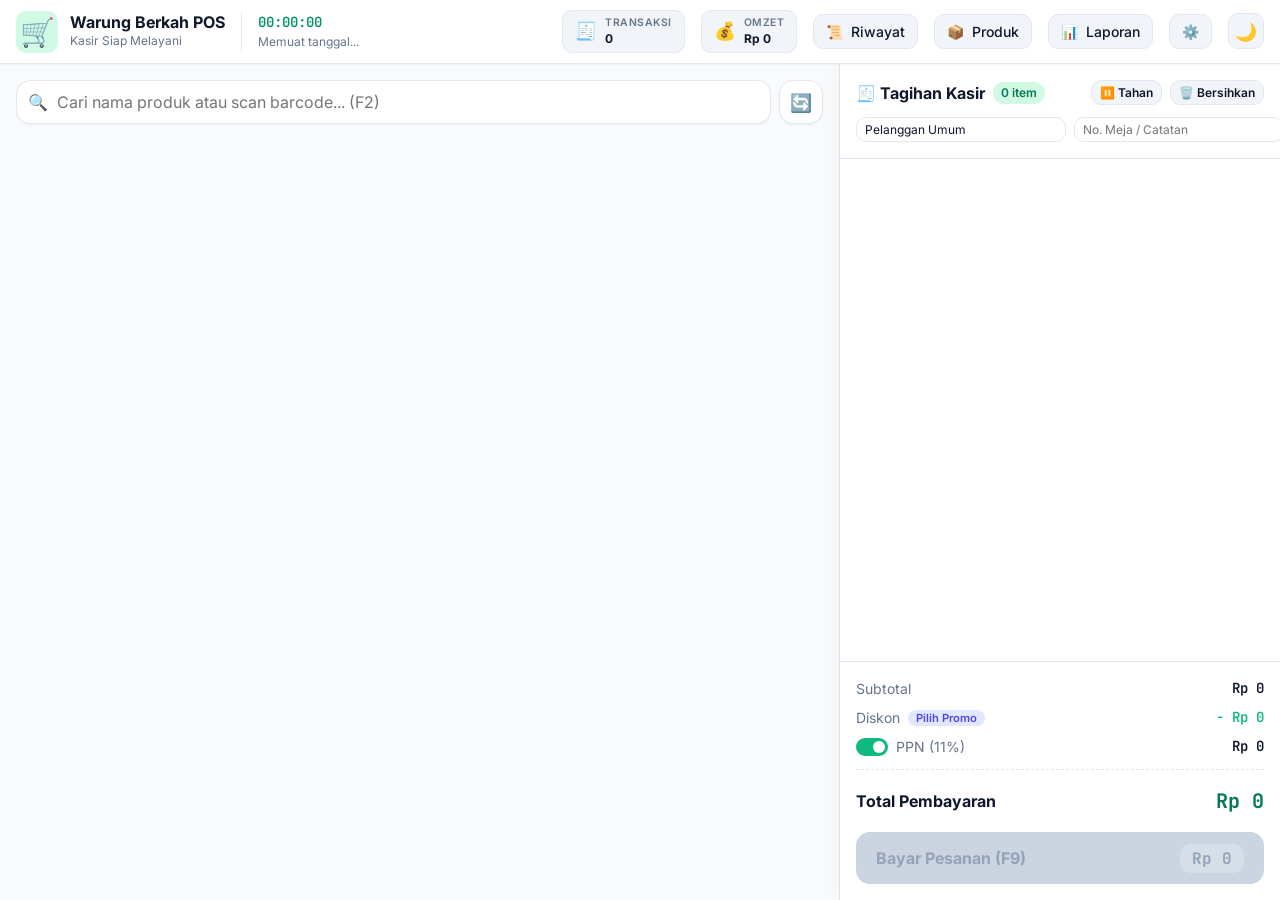
==== commit 953d6570: "feat(settings): scaffold store settings modal in index.html" ====
--- a/index.html
+++ b/index.html
@@ -72,9 +72,6 @@
         <button id="btn-open-analytics" class="header-btn" title="Laporan & Ringkasan">
           <span class="btn-icon">📊</span> Laporan
         </button>
-        <button id="btn-open-shortcuts" class="header-btn" title="Daftar Shortcut Keyboard">
-          <span class="btn-icon">⌨️</span>
-        </button>
         <button id="btn-open-settings" class="header-btn" title="Pengaturan Toko">
           <span class="btn-icon">⚙️</span>
         </button>
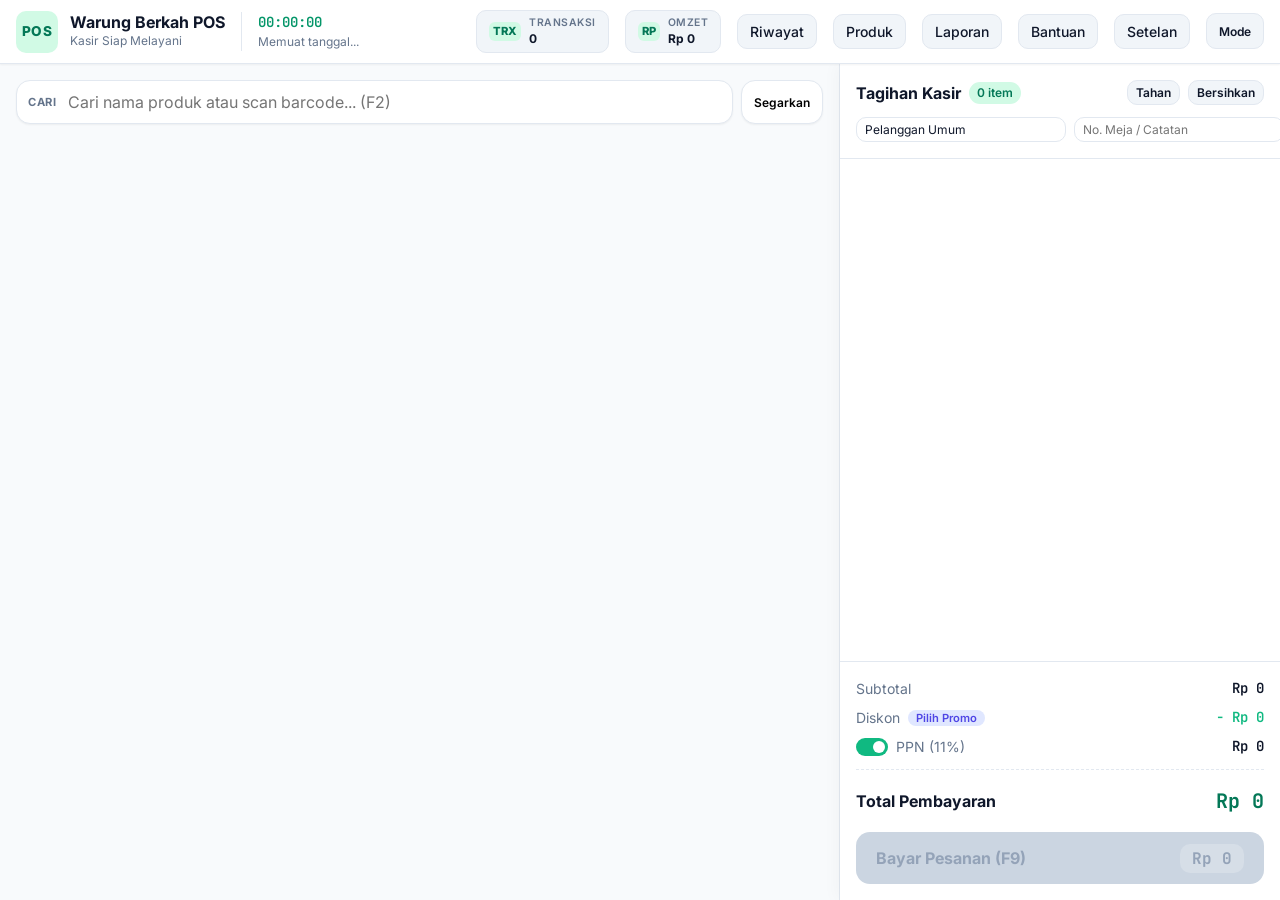
==== commit 670e9b9b: "style: remove all emojis from web application UI, data, and scripts" ====
--- a/index.html
+++ b/index.html
@@ -33,7 +33,7 @@
     <header id="app-header" class="app-header">
       <div class="header-left">
         <div class="store-badge">
-          <span class="store-icon">🛒</span>
+          <span class="store-icon">POS</span>
           <div class="store-info">
             <h1 class="store-name" id="header-store-name">Warung Berkah POS</h1>
             <span class="store-tagline" id="header-store-tagline">Kasir Siap Melayani</span>
@@ -48,14 +48,14 @@
       <div class="header-right">
         <!-- Statistik Kilat Hari Ini -->
         <div class="header-stat-chip" title="Total Transaksi Hari Ini">
-          <span class="stat-icon">🧾</span>
+          <span class="stat-icon">TRX</span>
           <div class="stat-meta">
             <span class="stat-label">Transaksi</span>
             <span id="stat-today-count" class="stat-value">0</span>
           </div>
         </div>
         <div class="header-stat-chip" title="Total Omzet Hari Ini">
-          <span class="stat-icon">💰</span>
+          <span class="stat-icon">RP</span>
           <div class="stat-meta">
             <span class="stat-label">Omzet</span>
             <span id="stat-today-revenue" class="stat-value">Rp 0</span>
@@ -64,19 +64,22 @@
 
         <!-- Tombol Aksi Header -->
         <button id="btn-open-history" class="header-btn" title="Riwayat Transaksi (F8)">
-          <span class="btn-icon">📜</span> Riwayat
+          Riwayat
         </button>
         <button id="btn-open-inventory" class="header-btn" title="Kelola Produk & Stok">
-          <span class="btn-icon">📦</span> Produk
+          Produk
         </button>
         <button id="btn-open-analytics" class="header-btn" title="Laporan & Ringkasan">
-          <span class="btn-icon">📊</span> Laporan
+          Laporan
+        </button>
+        <button id="btn-open-shortcuts" class="header-btn" title="Daftar Shortcut Keyboard">
+          Bantuan
         </button>
         <button id="btn-open-settings" class="header-btn" title="Pengaturan Toko">
-          <span class="btn-icon">⚙️</span>
+          Setelan
         </button>
         <button id="btn-toggle-theme" class="header-btn theme-toggle" title="Ganti Mode Gelap/Terang">
-          <span id="theme-icon">🌙</span>
+          <span id="theme-icon">Mode</span>
         </button>
       </div>
     </header>
@@ -88,13 +91,11 @@
         <!-- Bilah Pencarian & Barcode -->
         <div class="catalog-toolbar">
           <div class="search-box">
-            <span class="search-icon">🔍</span>
+            <span class="search-icon">CARI</span>
             <input type="text" id="search-input" placeholder="Cari nama produk atau scan barcode... (F2)" autocomplete="off">
             <button id="btn-clear-search" class="clear-search-btn" title="Hapus pencarian">&times;</button>
           </div>
-          <button id="btn-refresh-catalog" class="catalog-action-btn" title="Muat Ulang Katalog">
-            🔄
-          </button>
+          <button id="btn-refresh-catalog" class="catalog-action-btn" title="Muat Ulang Katalog">Segarkan</button>
         </div>
 
         <!-- Filter Tab Kategori -->
@@ -112,15 +113,15 @@
         <div class="cart-header">
           <div class="cart-header-top">
             <h2 class="cart-title">
-              <span>🧾 Tagihan Kasir</span>
+              <span>Tagihan Kasir</span>
               <span id="cart-item-count-badge" class="cart-badge">0 item</span>
             </h2>
             <div class="cart-header-actions">
               <button id="btn-hold-cart" class="cart-tool-btn" title="Tahan / Simpan Nota Sementara (F4)">
-                ⏸️ Tahan
+                Tahan
               </button>
               <button id="btn-clear-cart" class="cart-tool-btn text-danger" title="Kosongkan Keranjang">
-                🗑️ Bersihkan
+                Bersihkan
               </button>
             </div>
           </div>
@@ -187,7 +188,7 @@
     <div id="modal-settings" class="pos-modal-backdrop" style="display: none;">
       <div class="pos-modal-window" style="max-width: 500px;">
         <div class="pos-modal-header">
-          <h3 class="pos-modal-title">⚙️ Pengaturan Toko & POS</h3>
+          <h3 class="pos-modal-title">Pengaturan Toko & POS</h3>
           <button class="modal-close-btn" data-close-modal>&times;</button>
         </div>
         <div class="pos-modal-body">
@@ -210,7 +211,7 @@
             </div>
             <div style="margin-top: var(--space-2); display: flex; gap: var(--space-2);">
               <button type="submit" class="btn-checkout-finish">Simpan Perubahan</button>
-              <button type="button" id="btn-backup-json" class="cart-tool-btn">💾 Backup Data</button>
+              <button type="button" id="btn-backup-json" class="cart-tool-btn">Backup Data</button>
             </div>
           </form>
         </div>
@@ -221,7 +222,7 @@
     <div id="modal-inventory" class="pos-modal-backdrop" style="display: none;">
       <div class="pos-modal-window inventory-modal-window">
         <div class="pos-modal-header">
-          <h3 class="pos-modal-title">📦 Kelola Produk & Stok Gudang</h3>
+          <h3 class="pos-modal-title">Kelola Produk & Stok Gudang</h3>
           <button class="modal-close-btn" data-close-modal>&times;</button>
         </div>
         <div class="pos-modal-body">
@@ -239,7 +240,7 @@
               <input type="number" id="inv-price" placeholder="Harga Jual (Rp)" required min="500">
               <input type="number" id="inv-stock" placeholder="Jumlah Stok Awal" required min="0">
               <input type="text" id="inv-barcode" placeholder="Barcode / SKU">
-              <input type="text" id="inv-icon" placeholder="Emoji Ikon (cth: 🍔)" value="📦" maxlength="4">
+              <input type="text" id="inv-icon" placeholder="Kode Kategori (cth: MKN)" value="ITEM" maxlength="4">
             </div>
             <button type="submit" class="btn-checkout-finish" style="align-self: flex-start; margin-top: var(--space-2);">
               + Simpan Produk
@@ -273,34 +274,34 @@
     <div id="modal-analytics" class="pos-modal-backdrop" style="display: none;">
       <div class="pos-modal-window analytics-modal-window">
         <div class="pos-modal-header">
-          <h3 class="pos-modal-title">📊 Laporan & Analitik Penjualan</h3>
+          <h3 class="pos-modal-title">Laporan & Analitik Penjualan</h3>
           <button class="modal-close-btn" data-close-modal>&times;</button>
         </div>
         <div class="pos-modal-body">
           <div class="analytics-metrics-grid">
             <div class="metric-card">
-              <span class="metric-icon">💵</span>
+              
               <span class="metric-label">Total Omzet</span>
               <span id="metric-total-revenue" class="metric-value">Rp 0</span>
             </div>
             <div class="metric-card">
-              <span class="metric-icon">🧾</span>
+              
               <span class="metric-label">Jumlah Transaksi</span>
               <span id="metric-total-orders" class="metric-value">0</span>
             </div>
             <div class="metric-card">
-              <span class="metric-icon">📈</span>
+              
               <span class="metric-label">Rata-rata Transaksi</span>
               <span id="metric-avg-order" class="metric-value">Rp 0</span>
             </div>
             <div class="metric-card">
-              <span class="metric-icon">✨</span>
+              
               <span class="metric-label">Estimasi Laba Kotor</span>
               <span id="metric-gross-profit" class="metric-value">Rp 0</span>
             </div>
           </div>
 
-          <h4 style="margin: var(--space-4) 0 var(--space-2) 0; font-size: var(--text-sm);">🏆 5 Produk Paling Laris</h4>
+          <h4 style="margin: var(--space-4) 0 var(--space-2) 0; font-size: var(--text-sm);">5 Produk Paling Laris</h4>
           <div id="top-selling-products-list" class="top-products-list"></div>
         </div>
       </div>
@@ -310,13 +311,13 @@
     <div id="modal-history" class="pos-modal-backdrop" style="display: none;">
       <div class="pos-modal-window history-modal-window">
         <div class="pos-modal-header">
-          <h3 class="pos-modal-title">📜 Riwayat Transaksi Penjualan</h3>
+          <h3 class="pos-modal-title">Riwayat Transaksi Penjualan</h3>
           <button class="modal-close-btn" data-close-modal>&times;</button>
         </div>
         <div class="pos-modal-body">
           <div class="history-toolbar">
             <input type="text" id="history-search-input" placeholder="Cari ID transaksi atau nama pelanggan...">
-            <button id="btn-export-csv" class="cart-tool-btn">📥 Ekspor CSV</button>
+            <button id="btn-export-csv" class="cart-tool-btn">Ekspor CSV</button>
           </div>
           <div class="history-table-wrapper">
             <table class="history-table">
@@ -341,15 +342,15 @@
     <div id="modal-receipt" class="pos-modal-backdrop" style="display: none;">
       <div class="pos-modal-window receipt-modal-window">
         <div class="pos-modal-header">
-          <h3 class="pos-modal-title">🧾 Struk Belanja Pelanggan</h3>
+          <h3 class="pos-modal-title">Struk Belanja Pelanggan</h3>
           <button class="modal-close-btn" data-close-modal>&times;</button>
         </div>
         <div class="pos-modal-body">
           <div id="thermal-receipt-paper" class="thermal-receipt-paper"></div>
         </div>
         <div class="pos-modal-footer">
-          <button id="btn-download-receipt-txt" class="cart-tool-btn">💾 Unduh Teks</button>
-          <button id="btn-print-receipt" class="btn-checkout-finish">🖨️ Cetak Struk (Print)</button>
+          <button id="btn-download-receipt-txt" class="cart-tool-btn">Unduh Teks</button>
+          <button id="btn-print-receipt" class="btn-checkout-finish">Cetak Struk</button>
         </div>
       </div>
     </div>
@@ -358,7 +359,7 @@
     <div id="modal-payment" class="pos-modal-backdrop" style="display: none;">
       <div class="pos-modal-window payment-modal-window">
         <div class="pos-modal-header">
-          <h3 class="pos-modal-title">💳 Selesaikan Pembayaran</h3>
+          <h3 class="pos-modal-title">Selesaikan Pembayaran</h3>
           <button class="modal-close-btn" data-close-modal>&times;</button>
         </div>
         <div class="pos-modal-body">
@@ -386,7 +387,7 @@
     <div id="modal-held-orders" class="pos-modal-backdrop" style="display: none;">
       <div class="pos-modal-window">
         <div class="pos-modal-header">
-          <h3 class="pos-modal-title">⏸️ Daftar Pesanan Ditahan</h3>
+          <h3 class="pos-modal-title">Daftar Pesanan Ditahan</h3>
           <button class="modal-close-btn" data-close-modal>&times;</button>
         </div>
         <div class="pos-modal-body">
--- a/css/header.css
+++ b/css/header.css
@@ -27,7 +27,9 @@
 }
 
 .store-icon {
-  font-size: 1.75rem;
+  font-size: 0.85rem;
+  font-weight: 800;
+  color: var(--color-primary-dark);
   background-color: var(--color-primary-light);
   width: 42px;
   height: 42px;
@@ -35,6 +37,7 @@
   align-items: center;
   justify-content: center;
   border-radius: var(--radius-md);
+  letter-spacing: 0.5px;
 }
 
 .store-info {
@@ -85,7 +88,12 @@
 }
 
 .stat-icon {
-  font-size: 1.1rem;
+  font-size: 0.7rem;
+  font-weight: 800;
+  color: var(--color-primary-dark);
+  background-color: var(--color-primary-light);
+  padding: 1px 4px;
+  border-radius: var(--radius-sm);
 }
 
 .stat-meta {
@@ -127,9 +135,9 @@
 }
 
 .theme-toggle {
-  width: 36px;
   height: 36px;
-  padding: 0;
-  justify-content: center;
-  font-size: 1.1rem;
+  width: auto;
+  padding: 0 var(--space-3);
+  font-size: var(--text-xs);
+  font-weight: 600;
 }
--- a/css/catalog.css
+++ b/css/catalog.css
@@ -18,14 +18,16 @@
 .search-icon {
   position: absolute;
   left: var(--space-3);
-  font-size: 1rem;
+  font-size: 0.7rem;
+  font-weight: 700;
   color: var(--text-muted);
   pointer-events: none;
+  letter-spacing: 0.5px;
 }
 
 #search-input {
   width: 100%;
-  padding-left: 2.5rem;
+  padding-left: 3.2rem;
   padding-right: 2.2rem;
   height: 44px;
   font-size: var(--text-base);
@@ -47,14 +49,16 @@
 
 .catalog-action-btn {
   height: 44px;
-  width: 44px;
+  width: auto;
+  padding: 0 var(--space-3);
   display: flex;
   align-items: center;
   justify-content: center;
   background-color: var(--bg-surface);
   border: 1px solid var(--border-color);
   border-radius: var(--radius-lg);
-  font-size: 1.1rem;
+  font-size: var(--text-xs);
+  font-weight: 600;
   box-shadow: var(--shadow-sm);
 }
 
@@ -152,7 +156,10 @@
 }
 
 .product-icon {
-  font-size: 2.5rem;
+  font-size: 1.1rem;
+  font-weight: 800;
+  color: var(--color-primary-dark);
+  letter-spacing: 1.5px;
 }
 
 .product-body {
@@ -210,3 +217,62 @@
   background-color: var(--color-primary);
   color: var(--text-inverse);
 }
+
+/* Stock Badge Styles */
+.stock-badge {
+  position: absolute;
+  top: var(--space-2);
+  right: var(--space-2);
+  font-size: 0.65rem;
+  font-weight: 700;
+  padding: 2px 6px;
+  border-radius: var(--radius-sm);
+  text-transform: uppercase;
+  letter-spacing: 0.3px;
+}
+
+.badge-normal {
+  background-color: rgba(16, 185, 129, 0.15);
+  color: var(--color-primary-dark);
+}
+
+.badge-warning {
+  background-color: rgba(245, 158, 11, 0.2);
+  color: #b45309;
+}
+
+.badge-danger {
+  background-color: rgba(239, 68, 68, 0.2);
+  color: #b91c1c;
+}
+
+/* Empty State for Catalog */
+.empty-catalog-state {
+  grid-column: 1 / -1;
+  display: flex;
+  flex-direction: column;
+  align-items: center;
+  justify-content: center;
+  padding: var(--space-8) var(--space-4);
+  text-align: center;
+  background-color: var(--bg-surface);
+  border: 2px dashed var(--border-color);
+  border-radius: var(--radius-xl);
+}
+
+.empty-icon {
+  font-size: 3rem;
+  margin-bottom: var(--space-2);
+}
+
+.empty-title {
+  font-size: var(--text-base);
+  font-weight: 700;
+  color: var(--text-main);
+  margin-bottom: var(--space-1);
+}
+
+.empty-desc {
+  font-size: var(--text-sm);
+  color: var(--text-muted);
+}
--- a/css/cart.css
+++ b/css/cart.css
@@ -130,7 +130,9 @@
 }
 
 .cart-item-icon {
-  font-size: 1.5rem;
+  font-size: 0.75rem;
+  font-weight: 800;
+  color: var(--color-primary-dark);
   background-color: var(--bg-surface);
   width: 38px;
   height: 38px;
--- a/css/payment.css
+++ b/css/payment.css
@@ -65,7 +65,9 @@
 }
 
 .pay-method-icon {
-  font-size: 1.5rem;
+  font-size: 0.8rem;
+  font-weight: 800;
+  color: var(--color-primary-dark);
 }
 
 /* Finish Button */
@@ -88,3 +90,121 @@
   color: #94a3b8;
   cursor: not-allowed;
 }
+
+/* Cash Panel Controls */
+.cash-input-group {
+  margin-bottom: var(--space-3);
+}
+
+.cash-label {
+  display: block;
+  font-size: var(--text-xs);
+  font-weight: 600;
+  color: var(--text-muted);
+  margin-bottom: var(--space-1);
+}
+
+.cash-received-input {
+  width: 100%;
+  font-family: var(--font-mono);
+  font-size: var(--text-xl);
+  font-weight: 700;
+  height: 50px;
+  padding: 0 var(--space-4);
+}
+
+.quick-cash-chips {
+  display: flex;
+  flex-wrap: wrap;
+  gap: var(--space-2);
+  margin-bottom: var(--space-4);
+}
+
+.quick-chip-btn {
+  background-color: var(--bg-surface-secondary);
+  border: 1px solid var(--border-color);
+  padding: var(--space-2) var(--space-3);
+  border-radius: var(--radius-md);
+  font-size: var(--text-xs);
+  font-weight: 600;
+  color: var(--text-main);
+}
+
+.quick-chip-btn:hover {
+  background-color: var(--color-primary-light);
+  border-color: var(--color-primary);
+  color: var(--color-primary-dark);
+}
+
+.change-display-box {
+  background-color: var(--bg-surface-secondary);
+  border-radius: var(--radius-lg);
+  padding: var(--space-3) var(--space-4);
+  display: flex;
+  justify-content: space-between;
+  align-items: center;
+}
+
+.change-label {
+  font-size: var(--text-sm);
+  font-weight: 600;
+  color: var(--text-muted);
+}
+
+.change-amount {
+  font-family: var(--font-mono);
+  font-size: var(--text-lg);
+  font-weight: 700;
+  color: var(--color-primary-dark);
+}
+
+/* QRIS Panel */
+.qris-panel-wrap {
+  display: flex;
+  flex-direction: column;
+  align-items: center;
+  gap: var(--space-3);
+  padding: var(--space-3) 0;
+}
+
+.qris-qr-box {
+  display: flex;
+  flex-direction: column;
+  align-items: center;
+  gap: var(--space-2);
+}
+
+.qris-fake-qr {
+  width: 180px;
+  height: 180px;
+  background-color: white;
+  border: 2px dashed var(--border-color);
+  border-radius: var(--radius-lg);
+  display: flex;
+  flex-direction: column;
+  align-items: center;
+  justify-content: center;
+  box-shadow: var(--shadow-sm);
+}
+
+.qris-scan-hint {
+  font-size: var(--text-xs);
+  color: var(--text-muted);
+  text-align: center;
+}
+
+.qris-status-box {
+  display: flex;
+  gap: var(--space-2);
+  align-items: center;
+  font-size: var(--text-sm);
+  font-weight: 600;
+  color: var(--color-primary-dark);
+}
+
+.qris-timer {
+  font-family: var(--font-mono);
+  background-color: var(--color-primary-light);
+  padding: 2px var(--space-2);
+  border-radius: var(--radius-sm);
+}
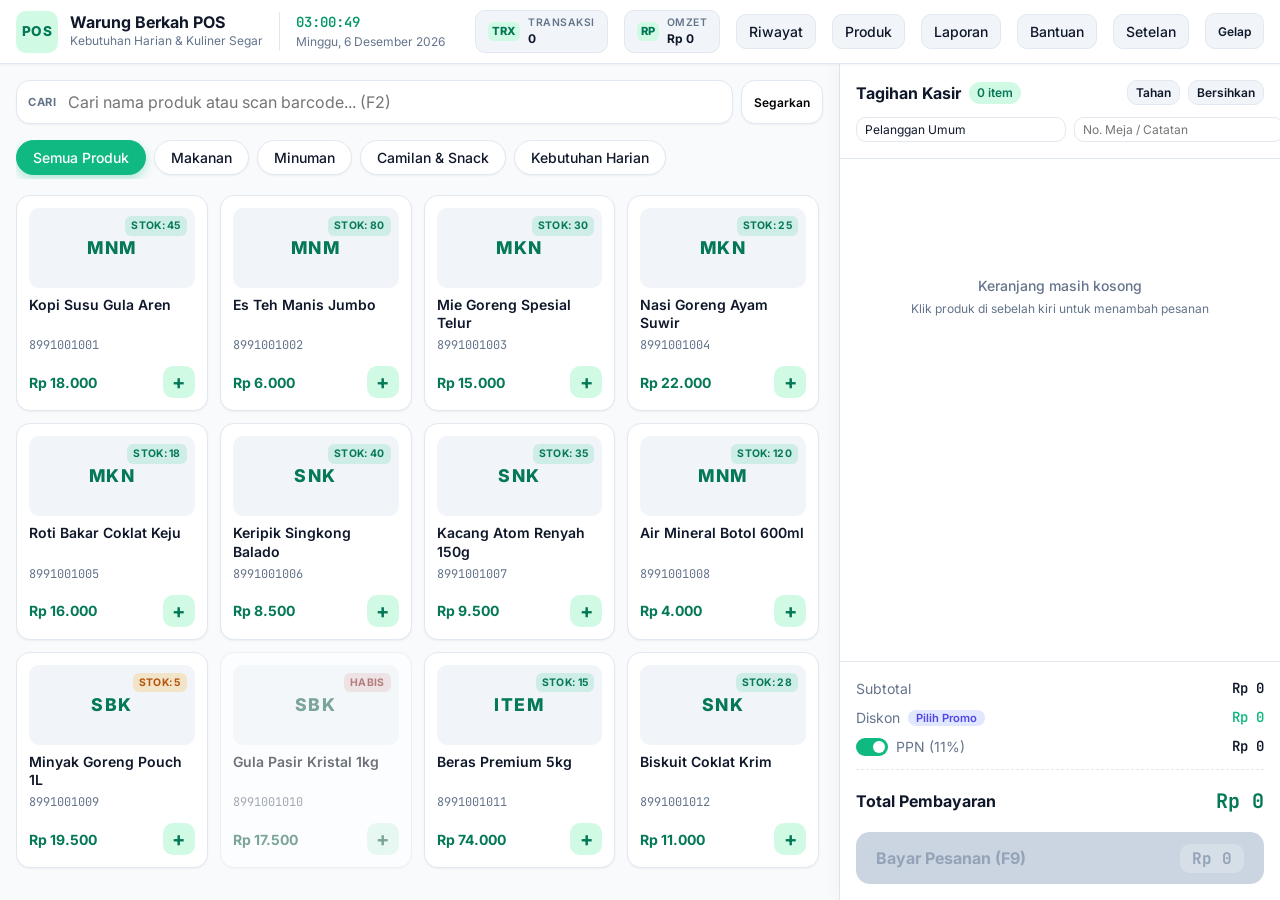
==== commit 10d1f923: "fix(modules): nest all class methods properly and wire discount & shortcut modals" ====
--- a/index.html
+++ b/index.html
@@ -395,6 +395,60 @@
         </div>
       </div>
     </div>
+
+    <!-- Modal Pilihan Diskon & Promo -->
+    <div id="modal-discount" class="pos-modal-backdrop" style="display: none;">
+      <div class="pos-modal-window" style="max-width: 440px;">
+        <div class="pos-modal-header">
+          <h3 class="pos-modal-title">Pilih Diskon & Promo</h3>
+          <button class="modal-close-btn" data-close-modal>&times;</button>
+        </div>
+        <div class="pos-modal-body">
+          <p style="font-size: var(--text-xs); color: var(--text-muted); margin-bottom: var(--space-3);">
+            Pilih persentase diskon cepat atau masukkan kode kupon promo:
+          </p>
+          <div class="quick-cash-chips" style="margin-bottom: var(--space-4);">
+            <button class="quick-chip-btn btn-preset-discount" data-val="0">Tanpa Diskon (0%)</button>
+            <button class="quick-chip-btn btn-preset-discount" data-val="5">Diskon 5%</button>
+            <button class="quick-chip-btn btn-preset-discount" data-val="10">Diskon 10%</button>
+            <button class="quick-chip-btn btn-preset-discount" data-val="20">Diskon 20%</button>
+          </div>
+          <div style="display: flex; gap: var(--space-2);">
+            <input type="text" id="coupon-code-input" placeholder="Kode promo (cth: HEMAT10)" style="flex: 1; text-transform: uppercase;">
+            <button id="btn-apply-coupon" class="btn-checkout-finish">Terapkan</button>
+          </div>
+        </div>
+      </div>
+    </div>
+
+    <!-- Modal Panduan Tombol Pintas (Shortcuts Guide) -->
+    <div id="modal-shortcuts" class="pos-modal-backdrop" style="display: none;">
+      <div class="pos-modal-window" style="max-width: 520px;">
+        <div class="pos-modal-header">
+          <h3 class="pos-modal-title">Daftar Tombol Pintas Keyboard</h3>
+          <button class="modal-close-btn" data-close-modal>&times;</button>
+        </div>
+        <div class="pos-modal-body">
+          <table class="history-table">
+            <thead>
+              <tr>
+                <th>Tombol</th>
+                <th>Fungsi</th>
+              </tr>
+            </thead>
+            <tbody>
+              <tr><td><b>F2</b></td><td>Fokus ke kotak pencarian produk / barcode</td></tr>
+              <tr><td><b>Enter</b></td><td>Tambah produk yang barcode-nya cocok secara instan</td></tr>
+              <tr><td><b>F4</b></td><td>Tahan pesanan saat ini (Hold Bill)</td></tr>
+              <tr><td><b>F8</b></td><td>Buka riwayat transaksi penjualan</td></tr>
+              <tr><td><b>F9</b></td><td>Buka jendela pembayaran (Checkout)</td></tr>
+              <tr><td><b>Esc</b></td><td>Tutup jendela pop-up / modal yang sedang aktif</td></tr>
+              <tr><td><b>1 - 4</b></td><td>Ganti metode bayar saat di jendela pembayaran</td></tr>
+            </tbody>
+          </table>
+        </div>
+      </div>
+    </div>
   </div>
 
   <!-- Core Scripts -->
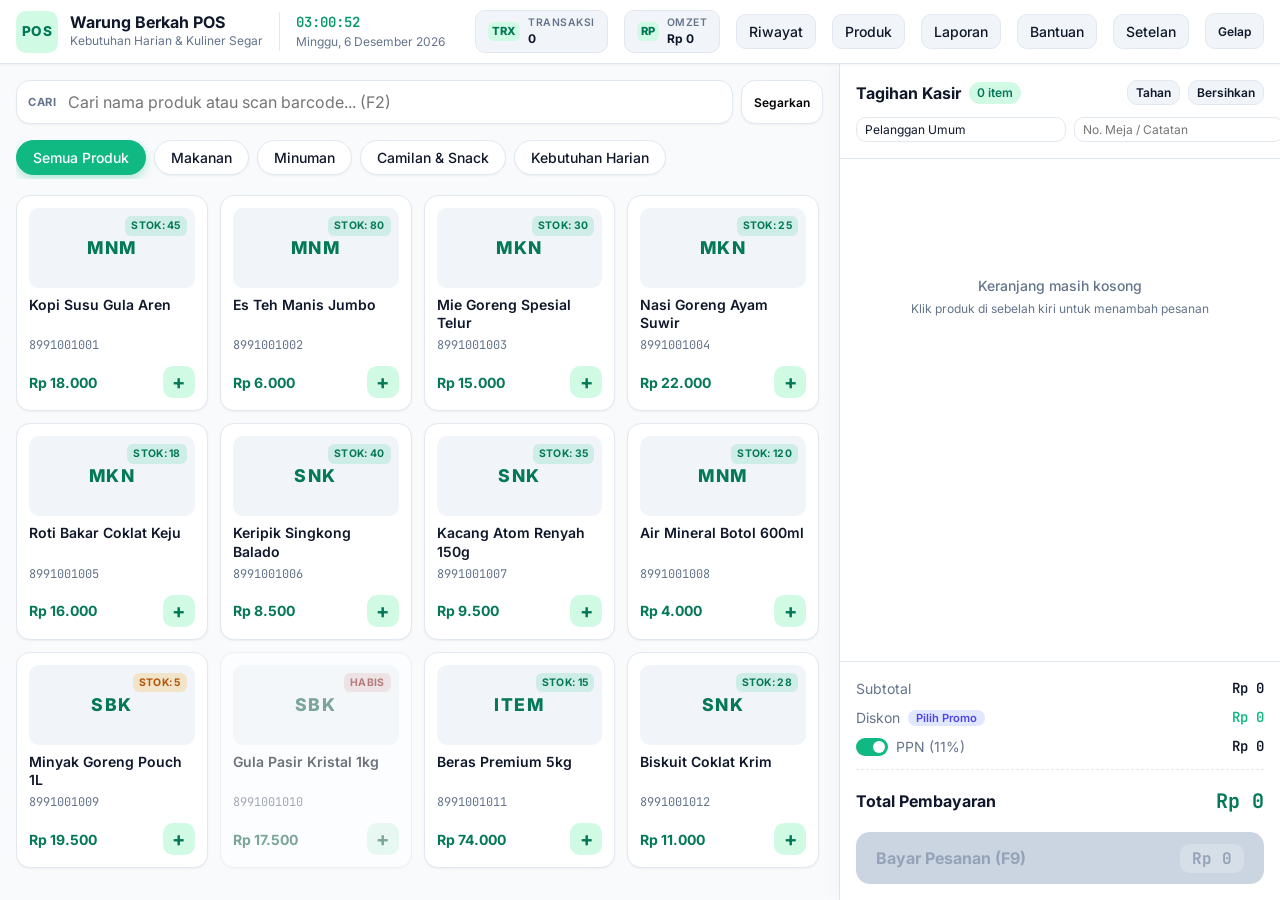
==== commit e35b47f9: "refactor: clean up codebase and remove boilerplate comments and tutorials" ====
--- a/index.html
+++ b/index.html
@@ -5,12 +5,10 @@
   <meta name="viewport" content="width=device-width, initial-scale=1.0">
   <title>Kasir Pintar POS - Point of Sale Modern</title>
 
-  <!-- Google Fonts -->
   <link rel="preconnect" href="https://fonts.googleapis.com">
   <link rel="preconnect" href="https://fonts.gstatic.com" crossorigin>
   <link href="https://fonts.googleapis.com/css2?family=Inter:wght@400;500;600;700&family=JetBrains+Mono:wght@400;500&display=swap" rel="stylesheet">
 
-  <!-- Modular Stylesheets -->
   <link rel="stylesheet" href="css/variables.css">
   <link rel="stylesheet" href="css/base.css">
   <link rel="stylesheet" href="css/layout.css">
@@ -29,7 +27,7 @@
 </head>
 <body>
   <div class="app-wrapper">
-    <!-- Header Navigation -->
+    
     <header id="app-header" class="app-header">
       <div class="header-left">
         <div class="store-badge">
@@ -46,7 +44,7 @@
       </div>
 
       <div class="header-right">
-        <!-- Statistik Kilat Hari Ini -->
+        
         <div class="header-stat-chip" title="Total Transaksi Hari Ini">
           <span class="stat-icon">TRX</span>
           <div class="stat-meta">
@@ -62,7 +60,6 @@
           </div>
         </div>
 
-        <!-- Tombol Aksi Header -->
         <button id="btn-open-history" class="header-btn" title="Riwayat Transaksi (F8)">
           Riwayat
         </button>
@@ -84,11 +81,10 @@
       </div>
     </header>
 
-    <!-- Main POS Workspace -->
     <main class="main-content">
-      <!-- Sisi Kiri: Katalog & Produk -->
+      
       <section id="catalog-section" class="catalog-section">
-        <!-- Bilah Pencarian & Barcode -->
+        
         <div class="catalog-toolbar">
           <div class="search-box">
             <span class="search-icon">CARI</span>
@@ -98,18 +94,15 @@
           <button id="btn-refresh-catalog" class="catalog-action-btn" title="Muat Ulang Katalog">Segarkan</button>
         </div>
 
-        <!-- Filter Tab Kategori -->
         <div class="categories-bar" id="categories-bar"></div>
 
-        <!-- Grid Kartu Produk -->
         <div class="products-grid-container">
           <div class="products-grid" id="products-grid"></div>
         </div>
       </section>
 
-      <!-- Sisi Kanan: Keranjang & Tagihan -->
       <section id="cart-section" class="cart-section">
-        <!-- Header Keranjang & Data Pelanggan -->
+        
         <div class="cart-header">
           <div class="cart-header-top">
             <h2 class="cart-title">
@@ -132,12 +125,10 @@
           </div>
         </div>
 
-        <!-- Daftar Item Belanja (Scrollable) -->
         <div class="cart-items-wrapper">
           <div id="cart-items-list" class="cart-items-list"></div>
         </div>
 
-        <!-- Footer Ringkasan Pembayaran & Tombol Bayar -->
         <div class="cart-footer">
           <div class="calculation-row">
             <span class="calc-label">Subtotal</span>
@@ -179,12 +170,10 @@
     </main>
   </div>
 
-  <!-- Container Notifikasi Toast -->
   <div id="toast-container" class="toast-container" aria-live="polite"></div>
 
-  <!-- Container Modal Popups -->
   <div id="modal-container">
-    <!-- Modal Pengaturan Toko (Store Settings) -->
+    
     <div id="modal-settings" class="pos-modal-backdrop" style="display: none;">
       <div class="pos-modal-window" style="max-width: 500px;">
         <div class="pos-modal-header">
@@ -218,7 +207,6 @@
       </div>
     </div>
 
-    <!-- Modal Kelola Produk & Stok (Inventory Management) -->
     <div id="modal-inventory" class="pos-modal-backdrop" style="display: none;">
       <div class="pos-modal-window inventory-modal-window">
         <div class="pos-modal-header">
@@ -226,7 +214,7 @@
           <button class="modal-close-btn" data-close-modal>&times;</button>
         </div>
         <div class="pos-modal-body">
-          <!-- Form Tambah Produk Baru -->
+          
           <form id="form-add-product" class="inventory-form">
             <h4 style="font-size: var(--text-sm); font-weight: 700;">Tambah Produk Baru</h4>
             <div class="form-grid">
@@ -249,7 +237,6 @@
 
           <hr style="margin: var(--space-4) 0; border: none; border-top: 1px solid var(--border-color);">
 
-          <!-- Tabel Inventaris Produk -->
           <h4 style="font-size: var(--text-sm); font-weight: 700; margin-bottom: var(--space-2);">Daftar Semua Produk</h4>
           <div class="history-table-wrapper">
             <table class="history-table">
@@ -270,7 +257,6 @@
       </div>
     </div>
 
-    <!-- Modal Laporan & Analitik (Analytics & Reports) -->
     <div id="modal-analytics" class="pos-modal-backdrop" style="display: none;">
       <div class="pos-modal-window analytics-modal-window">
         <div class="pos-modal-header">
@@ -307,7 +293,6 @@
       </div>
     </div>
 
-    <!-- Modal Riwayat Penjualan (Transaction History) -->
     <div id="modal-history" class="pos-modal-backdrop" style="display: none;">
       <div class="pos-modal-window history-modal-window">
         <div class="pos-modal-header">
@@ -338,7 +323,6 @@
       </div>
     </div>
 
-    <!-- Modal Struk Belanja Kasir (Thermal Receipt) -->
     <div id="modal-receipt" class="pos-modal-backdrop" style="display: none;">
       <div class="pos-modal-window receipt-modal-window">
         <div class="pos-modal-header">
@@ -355,7 +339,6 @@
       </div>
     </div>
 
-    <!-- Modal Pembayaran (Payment Gateway) -->
     <div id="modal-payment" class="pos-modal-backdrop" style="display: none;">
       <div class="pos-modal-window payment-modal-window">
         <div class="pos-modal-header">
@@ -368,10 +351,8 @@
             <span id="pay-sum-total" class="pay-sum-amount">Rp 0</span>
           </div>
 
-          <!-- Pilihan Metode Pembayaran -->
           <div class="payment-methods-grid" id="payment-methods-grid"></div>
 
-          <!-- Panel Detail Metode (Tunai / QRIS / Kartu) -->
           <div class="payment-channel-panel" id="payment-channel-panel"></div>
         </div>
         <div class="pos-modal-footer">
@@ -383,7 +364,6 @@
       </div>
     </div>
 
-    <!-- Modal Pesanan Ditahan (Hold Orders) -->
     <div id="modal-held-orders" class="pos-modal-backdrop" style="display: none;">
       <div class="pos-modal-window">
         <div class="pos-modal-header">
@@ -396,7 +376,6 @@
       </div>
     </div>
 
-    <!-- Modal Pilihan Diskon & Promo -->
     <div id="modal-discount" class="pos-modal-backdrop" style="display: none;">
       <div class="pos-modal-window" style="max-width: 440px;">
         <div class="pos-modal-header">
@@ -421,7 +400,6 @@
       </div>
     </div>
 
-    <!-- Modal Panduan Tombol Pintas (Shortcuts Guide) -->
     <div id="modal-shortcuts" class="pos-modal-backdrop" style="display: none;">
       <div class="pos-modal-window" style="max-width: 520px;">
         <div class="pos-modal-header">
@@ -451,7 +429,6 @@
     </div>
   </div>
 
-  <!-- Core Scripts -->
   <script type="module" src="js/app.js"></script>
 </body>
 </html>
--- a/css/variables.css
+++ b/css/variables.css
@@ -1,27 +1,19 @@
-/* ==========================================================================
-   CSS Custom Properties (Design Tokens)
-   Semua variabel warna, ukuran font, spasi, dan bayangan didefinisikan di sini.
-   ========================================================================== */
-
 :root {
-  /* Palet Warna Primer (Emerald POS Modern) */
+  
   --color-primary: #10b981;
   --color-primary-hover: #059669;
   --color-primary-light: #d1fae5;
   --color-primary-dark: #047857;
 
-  /* Warna Aksen & Sekunder */
   --color-secondary: #6366f1;
   --color-secondary-hover: #4f46e5;
   --color-secondary-light: #e0e7ff;
 
-  /* Warna Status */
   --color-success: #10b981;
   --color-warning: #f59e0b;
   --color-danger: #ef4444;
   --color-info: #3b82f6;
 
-  /* Warna Netral & Permukaan (Light Mode) */
   --bg-app: #f8fafc;
   --bg-surface: #ffffff;
   --bg-surface-secondary: #f1f5f9;
@@ -29,51 +21,44 @@
   --border-color: #e2e8f0;
   --border-color-focus: #10b981;
 
-  /* Warna Teks */
   --text-main: #0f172a;
   --text-muted: #64748b;
   --text-inverse: #ffffff;
   --text-accent: #059669;
 
-  /* Tipografi */
   --font-sans: 'Inter', -apple-system, BlinkMacSystemFont, 'Segoe UI', Roboto, Helvetica, Arial, sans-serif;
   --font-mono: 'JetBrains Mono', 'Fira Code', 'Courier New', monospace;
 
-  --text-xs: 0.75rem;    /* 12px */
-  --text-sm: 0.875rem;   /* 14px */
-  --text-base: 1rem;     /* 16px */
-  --text-lg: 1.125rem;   /* 18px */
-  --text-xl: 1.25rem;    /* 20px */
-  --text-2xl: 1.5rem;    /* 24px */
-  --text-3xl: 1.875rem;  /* 30px */
+  --text-xs: 0.75rem;    
+  --text-sm: 0.875rem;   
+  --text-base: 1rem;     
+  --text-lg: 1.125rem;   
+  --text-xl: 1.25rem;    
+  --text-2xl: 1.5rem;    
+  --text-3xl: 1.875rem;  
 
-  /* Spasi (Spacing Scale) */
-  --space-1: 0.25rem;  /* 4px */
-  --space-2: 0.5rem;   /* 8px */
-  --space-3: 0.75rem;  /* 12px */
-  --space-4: 1rem;     /* 16px */
-  --space-5: 1.25rem;  /* 20px */
-  --space-6: 1.5rem;   /* 24px */
-  --space-8: 2rem;     /* 32px */
+  --space-1: 0.25rem;  
+  --space-2: 0.5rem;   
+  --space-3: 0.75rem;  
+  --space-4: 1rem;     
+  --space-5: 1.25rem;  
+  --space-6: 1.5rem;   
+  --space-8: 2rem;     
 
-  /* Radius Sudut (Border Radius) */
   --radius-sm: 6px;
   --radius-md: 10px;
   --radius-lg: 14px;
   --radius-xl: 20px;
   --radius-full: 9999px;
 
-  /* Bayangan (Box Shadows) */
   --shadow-sm: 0 1px 2px 0 rgb(0 0 0 / 0.05);
   --shadow-md: 0 4px 6px -1px rgb(0 0 0 / 0.08), 0 2px 4px -2px rgb(0 0 0 / 0.06);
   --shadow-lg: 0 10px 15px -3px rgb(0 0 0 / 0.1), 0 4px 6px -4px rgb(0 0 0 / 0.08);
   --shadow-xl: 0 20px 25px -5px rgb(0 0 0 / 0.12), 0 8px 10px -6px rgb(0 0 0 / 0.08);
 
-  /* Transisi & Durasi */
   --transition-fast: 150ms cubic-bezier(0.4, 0, 0.2, 1);
   --transition-normal: 250ms cubic-bezier(0.4, 0, 0.2, 1);
 
-  /* Z-Index Hierarchy */
   --z-header: 50;
   --z-dropdown: 100;
   --z-modal-backdrop: 200;
--- a/css/base.css
+++ b/css/base.css
@@ -1,7 +1,3 @@
-/* ==========================================================================
-   CSS Reset & Base Typography
-   ========================================================================== */
-
 *, *::before, *::after {
   box-sizing: border-box;
   margin: 0;
@@ -50,7 +46,6 @@
   box-shadow: 0 0 0 3px rgba(16, 185, 129, 0.15);
 }
 
-/* Custom Scrollbar */
 ::-webkit-scrollbar {
   width: 6px;
   height: 6px;
--- a/css/layout.css
+++ b/css/layout.css
@@ -1,7 +1,3 @@
-/* ==========================================================================
-   App Layout Grid (Two-column Cashier Workspace)
-   ========================================================================== */
-
 .app-wrapper {
   display: flex;
   flex-direction: column;
@@ -18,7 +14,6 @@
   height: calc(100vh - 64px);
 }
 
-/* Left Section: Catalog Area */
 .catalog-section {
   display: flex;
   flex-direction: column;
@@ -29,7 +24,6 @@
   gap: var(--space-4);
 }
 
-/* Right Section: Cart & Billing Area */
 .cart-section {
   display: flex;
   flex-direction: column;
@@ -38,7 +32,6 @@
   box-shadow: -4px 0 15px rgba(0, 0, 0, 0.03);
 }
 
-/* Responsive breakpoint for smaller screens / tablets */
 @media (max-width: 992px) {
   .main-content {
     grid-template-columns: 1fr;
--- a/css/header.css
+++ b/css/header.css
@@ -1,7 +1,3 @@
-/* ==========================================================================
-   Header Navigation Bar Styles
-   ========================================================================== */
-
 .app-header {
   height: 64px;
   background-color: var(--bg-surface);
@@ -76,7 +72,6 @@
   color: var(--text-muted);
 }
 
-/* Stat Chips in Header */
 .header-stat-chip {
   display: flex;
   align-items: center;
@@ -115,7 +110,6 @@
   color: var(--text-main);
 }
 
-/* Header Buttons */
 .header-btn {
   display: inline-flex;
   align-items: center;
--- a/css/catalog.css
+++ b/css/catalog.css
@@ -1,7 +1,3 @@
-/* ==========================================================================
-   Catalog & Product Grid Styles
-   ========================================================================== */
-
 .catalog-toolbar {
   display: flex;
   gap: var(--space-2);
@@ -66,7 +62,6 @@
   background-color: var(--bg-hover);
 }
 
-/* Category Pills Bar */
 .categories-bar {
   display: flex;
   gap: var(--space-2);
@@ -101,7 +96,6 @@
   box-shadow: 0 4px 10px rgba(16, 185, 129, 0.3);
 }
 
-/* Products Grid Container */
 .products-grid-container {
   flex: 1;
   overflow-y: auto;
@@ -114,7 +108,6 @@
   gap: var(--space-3);
 }
 
-/* Product Card Design */
 .product-card {
   background-color: var(--bg-surface);
   border: 1px solid var(--border-color);
@@ -218,7 +211,6 @@
   color: var(--text-inverse);
 }
 
-/* Stock Badge Styles */
 .stock-badge {
   position: absolute;
   top: var(--space-2);
@@ -246,7 +238,6 @@
   color: #b91c1c;
 }
 
-/* Empty State for Catalog */
 .empty-catalog-state {
   grid-column: 1 / -1;
   display: flex;
--- a/css/cart.css
+++ b/css/cart.css
@@ -1,7 +1,3 @@
-/* ==========================================================================
-   Cart & Billing Panel Styles
-   ========================================================================== */
-
 .cart-header {
   padding: var(--space-4);
   border-bottom: 1px solid var(--border-color);
@@ -70,7 +66,6 @@
   font-size: var(--text-xs);
 }
 
-/* Cart Items Scroll Area */
 .cart-items-wrapper {
   flex: 1;
   overflow-y: auto;
@@ -104,7 +99,6 @@
   font-weight: 500;
 }
 
-/* Cart Item Rows */
 .cart-item-row {
   display: flex;
   align-items: center;
@@ -170,7 +164,6 @@
   flex-shrink: 0;
 }
 
-/* Stepper Quantity */
 .qty-stepper {
   display: flex;
   align-items: center;
@@ -223,7 +216,6 @@
   color: var(--color-danger);
 }
 
-/* Cart Footer & Financial Calculations */
 .cart-footer {
   padding: var(--space-4);
   border-top: 1px solid var(--border-color);
@@ -273,7 +265,6 @@
   background-color: #c7d2fe;
 }
 
-/* Toggle Switch */
 .toggle-switch {
   position: relative;
   display: inline-block;
@@ -338,7 +329,6 @@
   color: var(--color-primary-dark);
 }
 
-/* Big Checkout Button */
 .btn-checkout {
   margin-top: var(--space-2);
   width: 100%;
--- a/css/payment.css
+++ b/css/payment.css
@@ -1,7 +1,3 @@
-/* ==========================================================================
-   Payment Modal Styles
-   ========================================================================== */
-
 .payment-modal-window {
   max-width: 520px;
 }
@@ -30,7 +26,6 @@
   color: var(--color-primary-dark);
 }
 
-/* Payment Methods Grid */
 .payment-methods-grid {
   display: grid;
   grid-template-columns: repeat(4, 1fr);
@@ -70,7 +65,6 @@
   color: var(--color-primary-dark);
 }
 
-/* Finish Button */
 .btn-checkout-finish {
   background-color: var(--color-primary);
   color: var(--text-inverse);
@@ -91,7 +85,6 @@
   cursor: not-allowed;
 }
 
-/* Cash Panel Controls */
 .cash-input-group {
   margin-bottom: var(--space-3);
 }
@@ -158,7 +151,6 @@
   color: var(--color-primary-dark);
 }
 
-/* QRIS Panel */
 .qris-panel-wrap {
   display: flex;
   flex-direction: column;
--- a/css/receipt.css
+++ b/css/receipt.css
@@ -1,7 +1,3 @@
-/* ==========================================================================
-   Thermal Receipt Styles (58mm / 80mm Simulation)
-   ========================================================================== */
-
 .receipt-modal-window {
   max-width: 420px;
 }
--- a/css/modal.css
+++ b/css/modal.css
@@ -1,7 +1,3 @@
-/* ==========================================================================
-   General Modal System Styles
-   ========================================================================== */
-
 .pos-modal-backdrop {
   position: fixed;
   top: 0;
@@ -75,7 +71,6 @@
   gap: var(--space-2);
 }
 
-/* Animations */
 @keyframes fadeIn {
   from { opacity: 0; }
   to { opacity: 1; }
@@ -86,7 +81,6 @@
   to { transform: translateY(0) scale(1); opacity: 1; }
 }
 
-/* Held Orders Specific List */
 .held-order-card {
   display: flex;
   align-items: center;
--- a/css/history.css
+++ b/css/history.css
@@ -1,7 +1,3 @@
-/* ==========================================================================
-   Sales History Styles
-   ========================================================================== */
-
 .history-modal-window {
   max-width: 800px;
 }
--- a/css/inventory.css
+++ b/css/inventory.css
@@ -1,7 +1,3 @@
-/* ==========================================================================
-   Inventory Management Modal Styles
-   ========================================================================== */
-
 .inventory-modal-window {
   max-width: 780px;
 }
--- a/css/analytics.css
+++ b/css/analytics.css
@@ -1,7 +1,3 @@
-/* ==========================================================================
-   Analytics & Reports Modal Styles
-   ========================================================================== */
-
 .analytics-modal-window {
   max-width: 650px;
 }
--- a/css/toast.css
+++ b/css/toast.css
@@ -1,7 +1,3 @@
-/* ==========================================================================
-   Toast Notification Styles & Keyframe Animations
-   ========================================================================== */
-
 .toast-container {
   position: fixed;
   top: var(--space-5);
--- a/css/theme.css
+++ b/css/theme.css
@@ -1,7 +1,3 @@
-/* ==========================================================================
-   Dark Mode Overrides
-   ========================================================================== */
-
 html.dark-theme {
   --bg-app: #0f172a;
   --bg-surface: #1e293b;
--- a/css/print.css
+++ b/css/print.css
@@ -1,16 +1,9 @@
-/* ==========================================================================
-   Print Stylesheet (@media print)
-   Mengisolasi elemen struk termal agar tercetak sempurna di printer kasir
-   dan menyembunyikan semua tombol navigasi antarmuka.
-   ========================================================================== */
-
 @media print {
-  /* Sembunyikan semua elemen aplikasi utama */
+  
   body * {
     visibility: hidden;
   }
 
-  /* Tampilkan hanya area struk termal */
   #modal-receipt,
   #modal-receipt * {
     visibility: visible;
